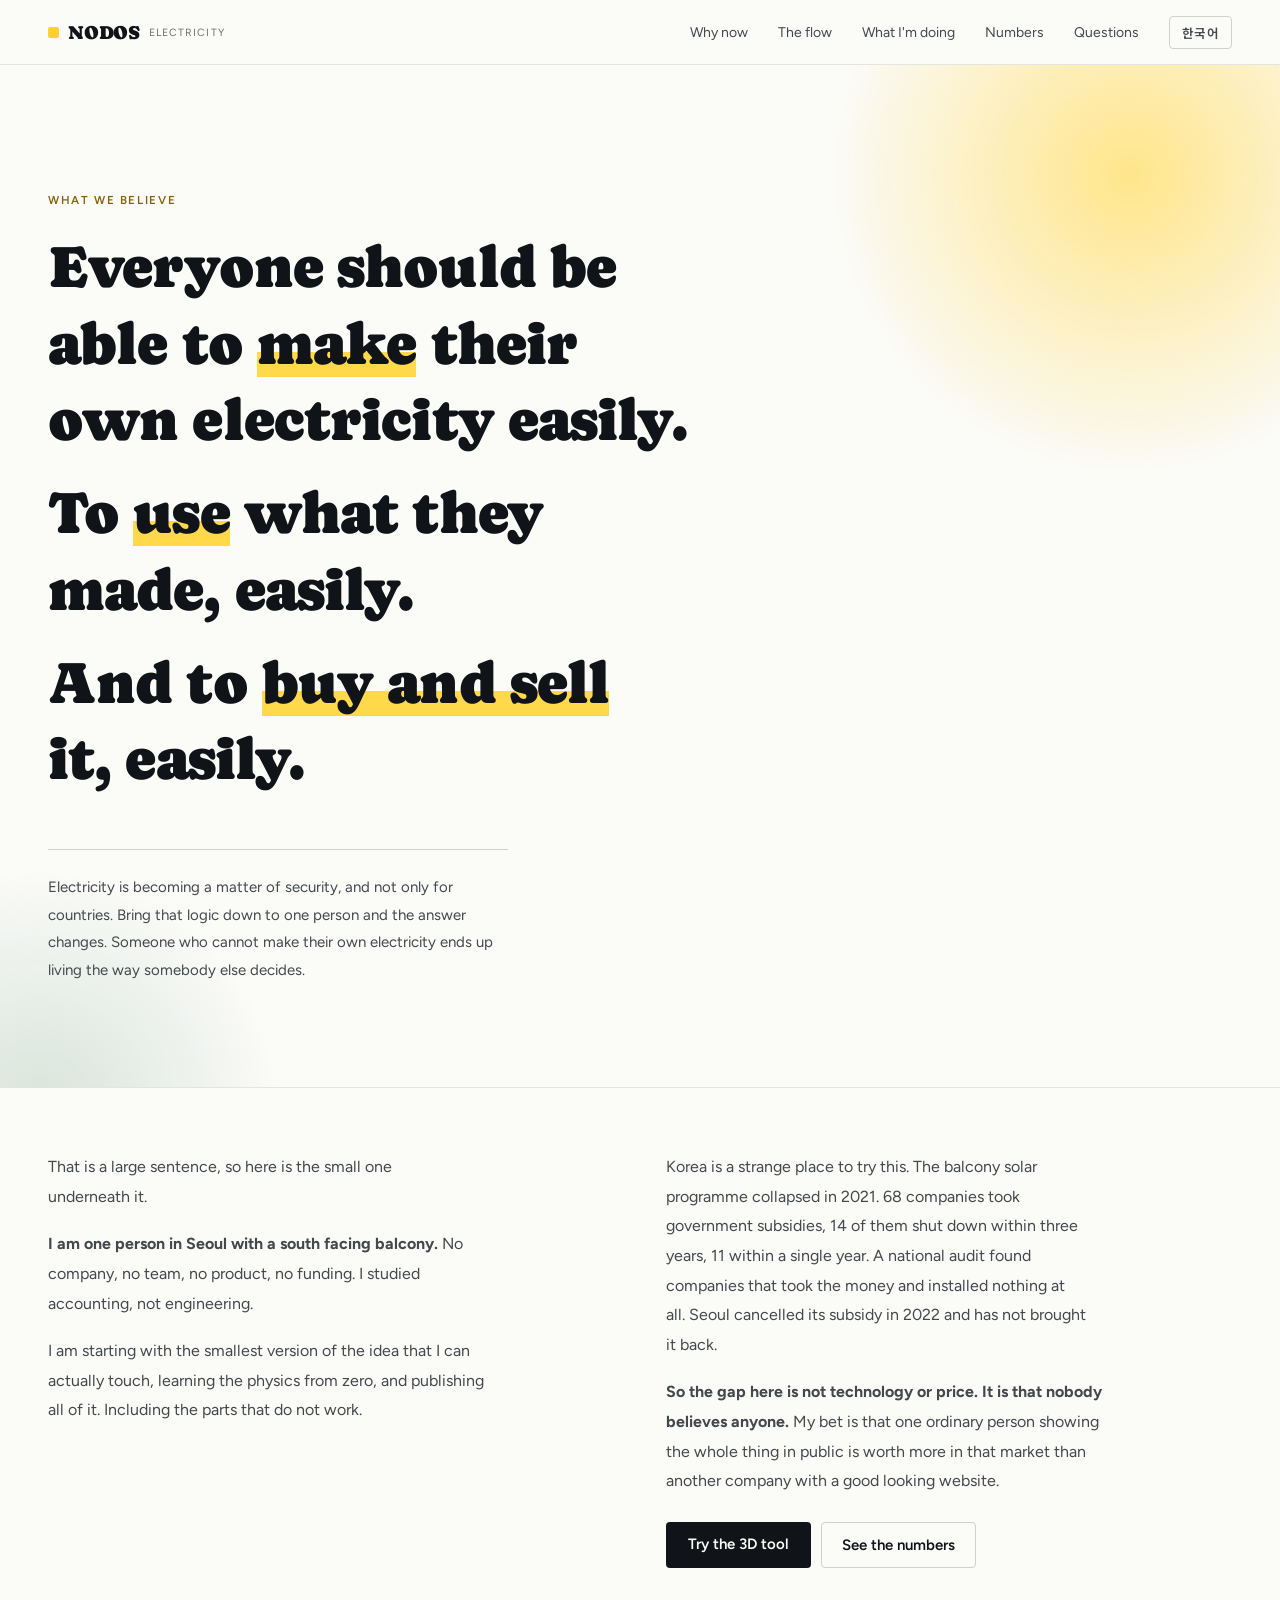
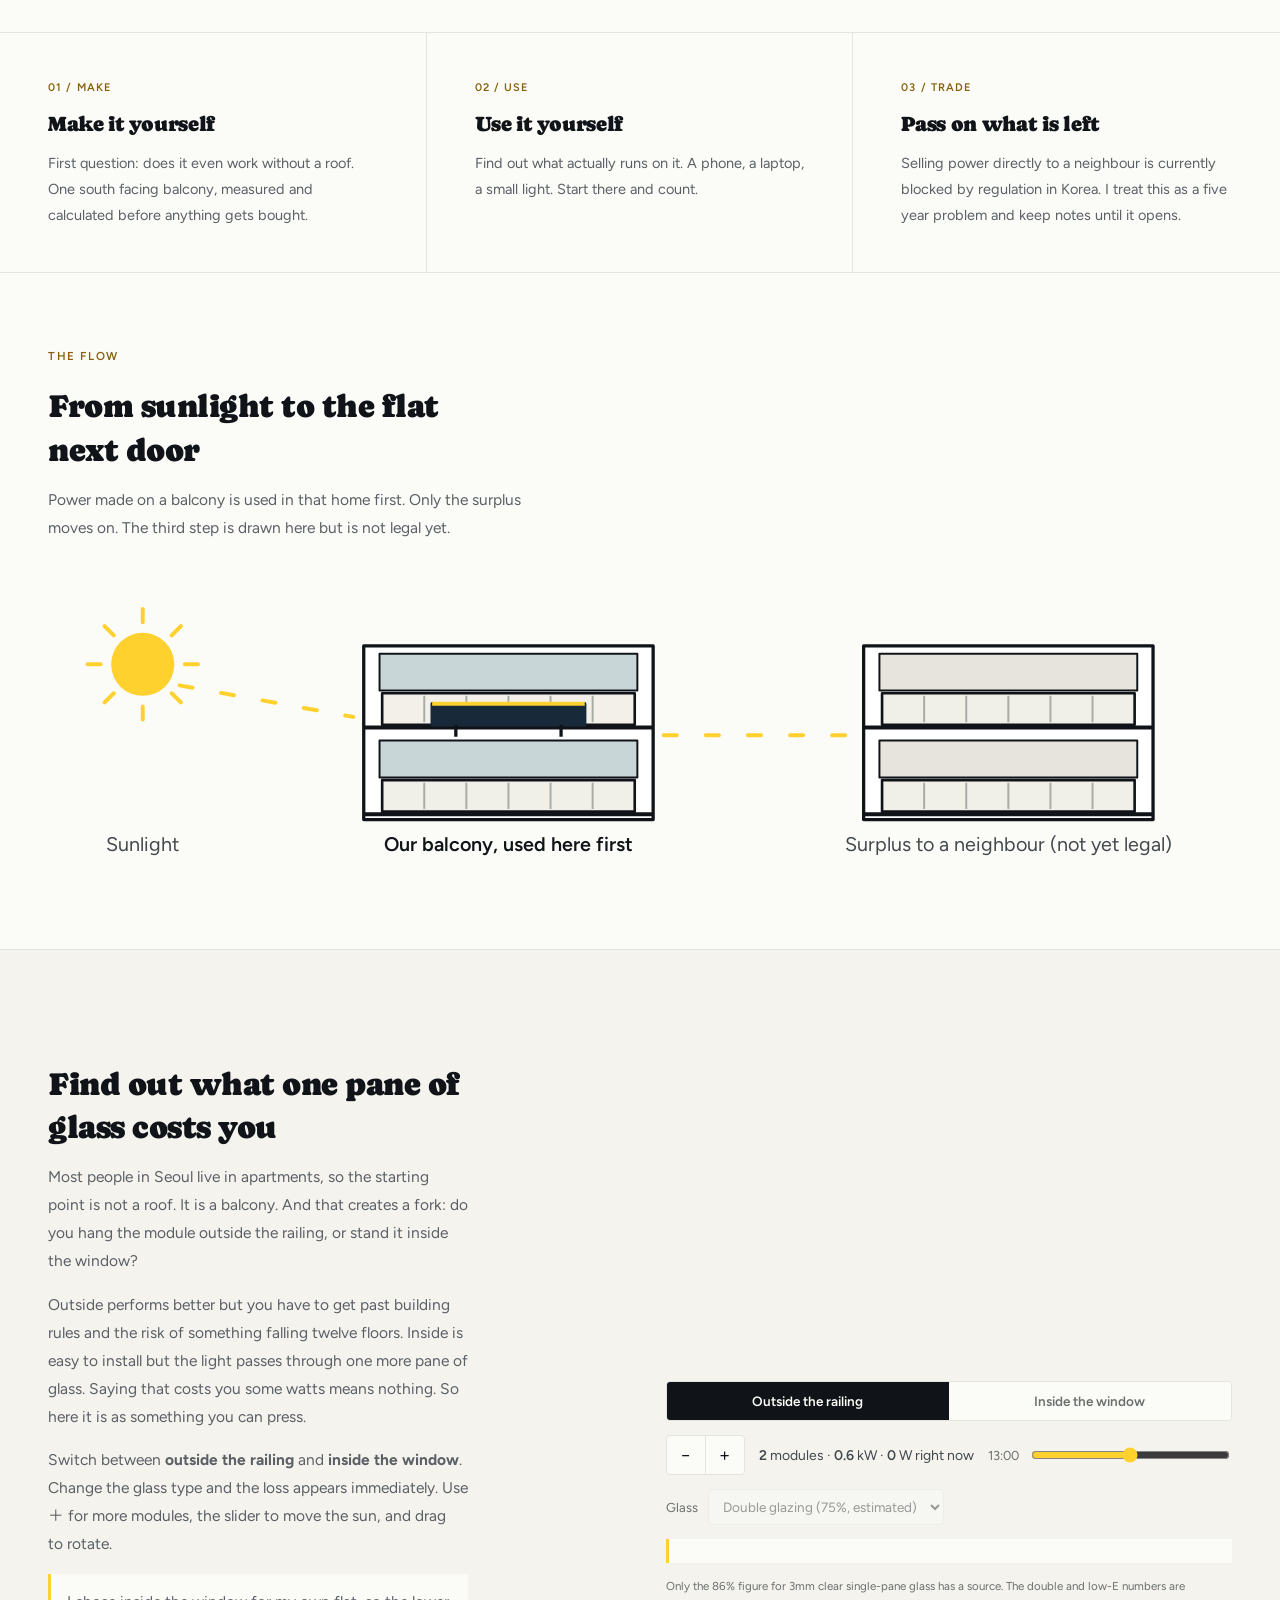
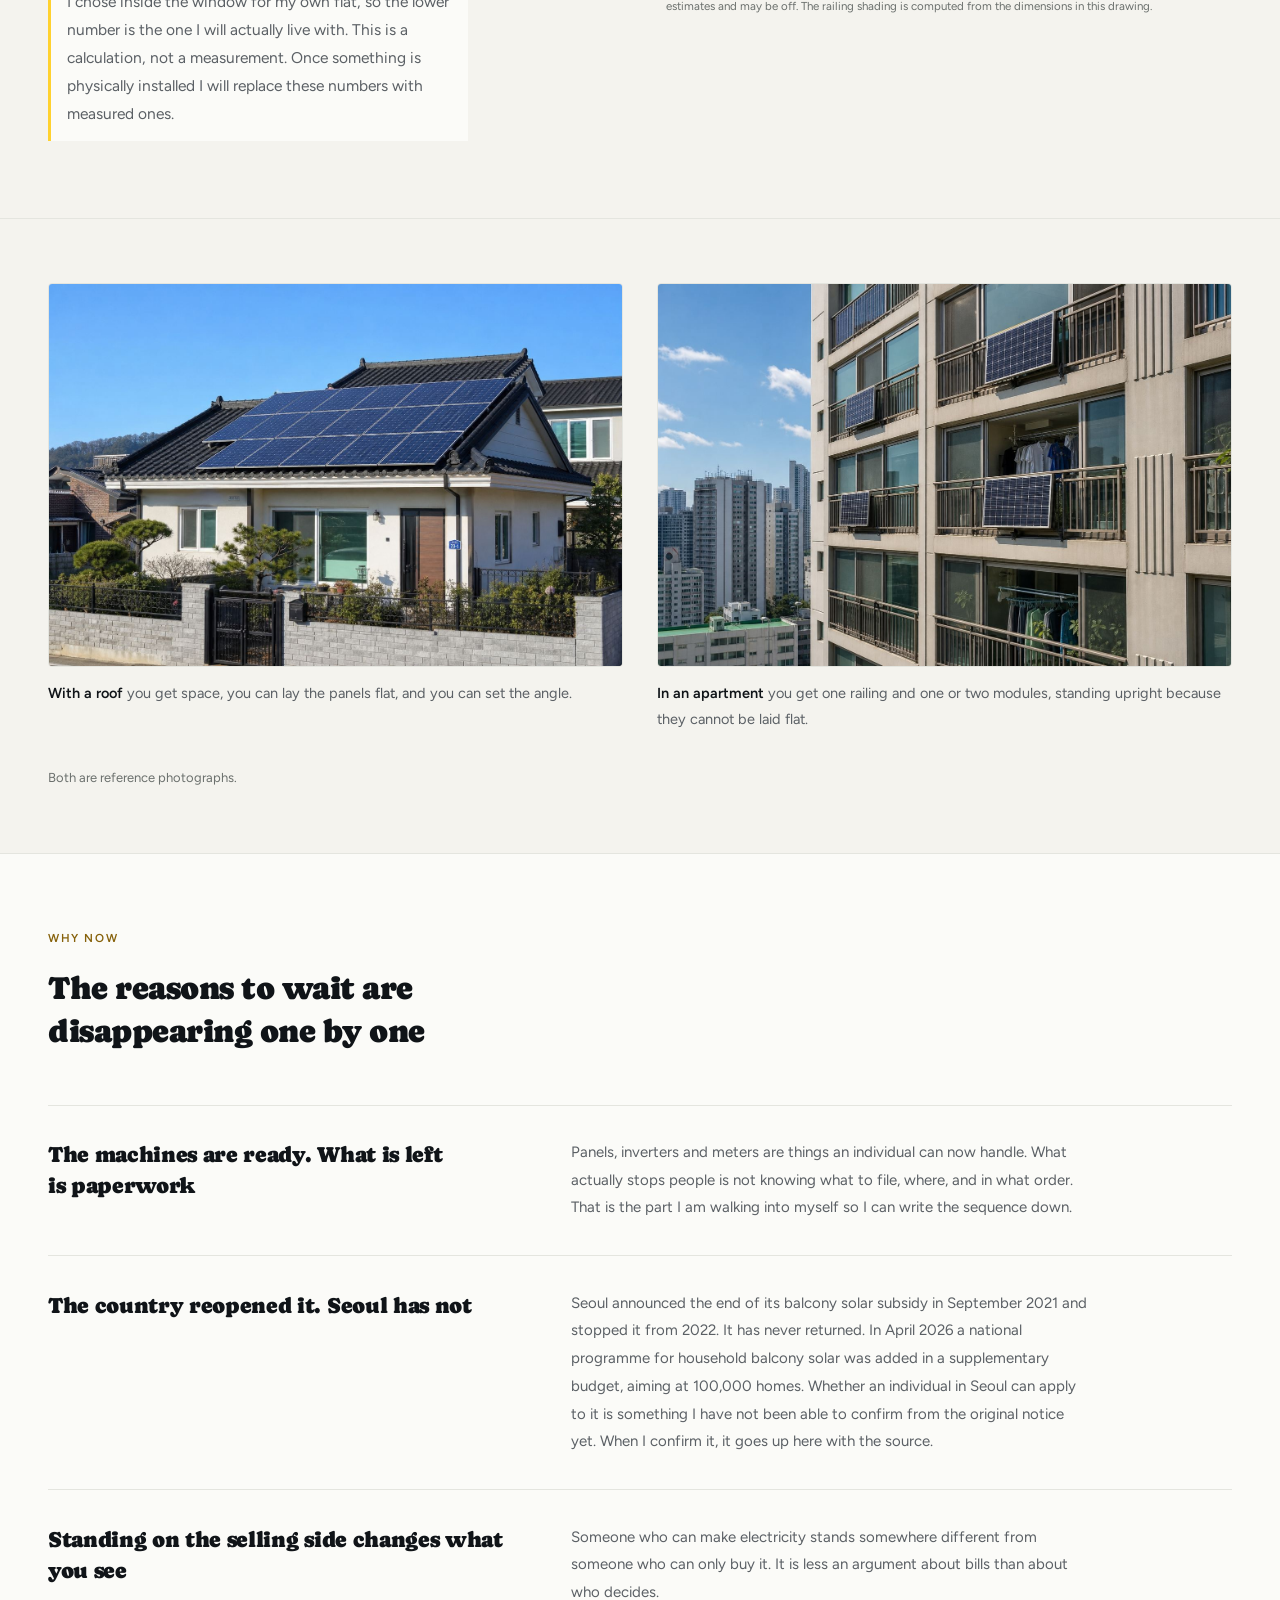
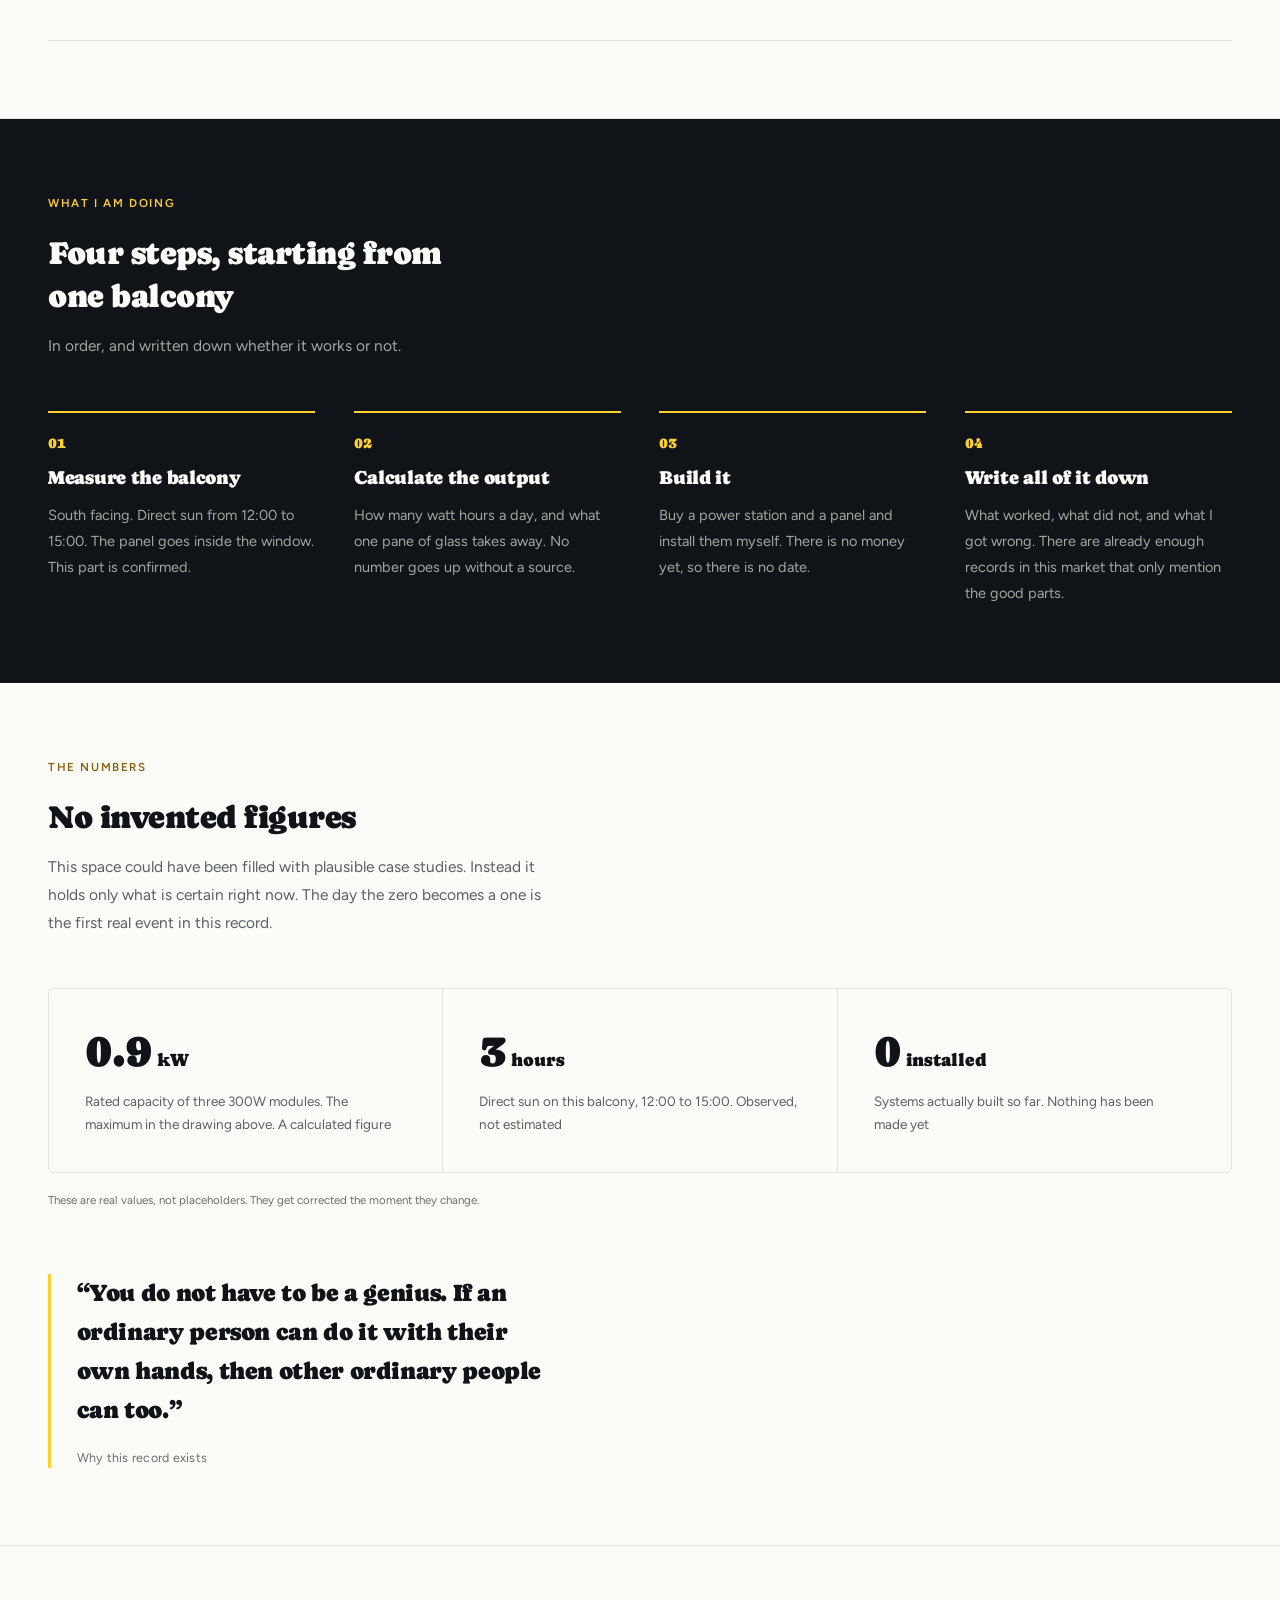
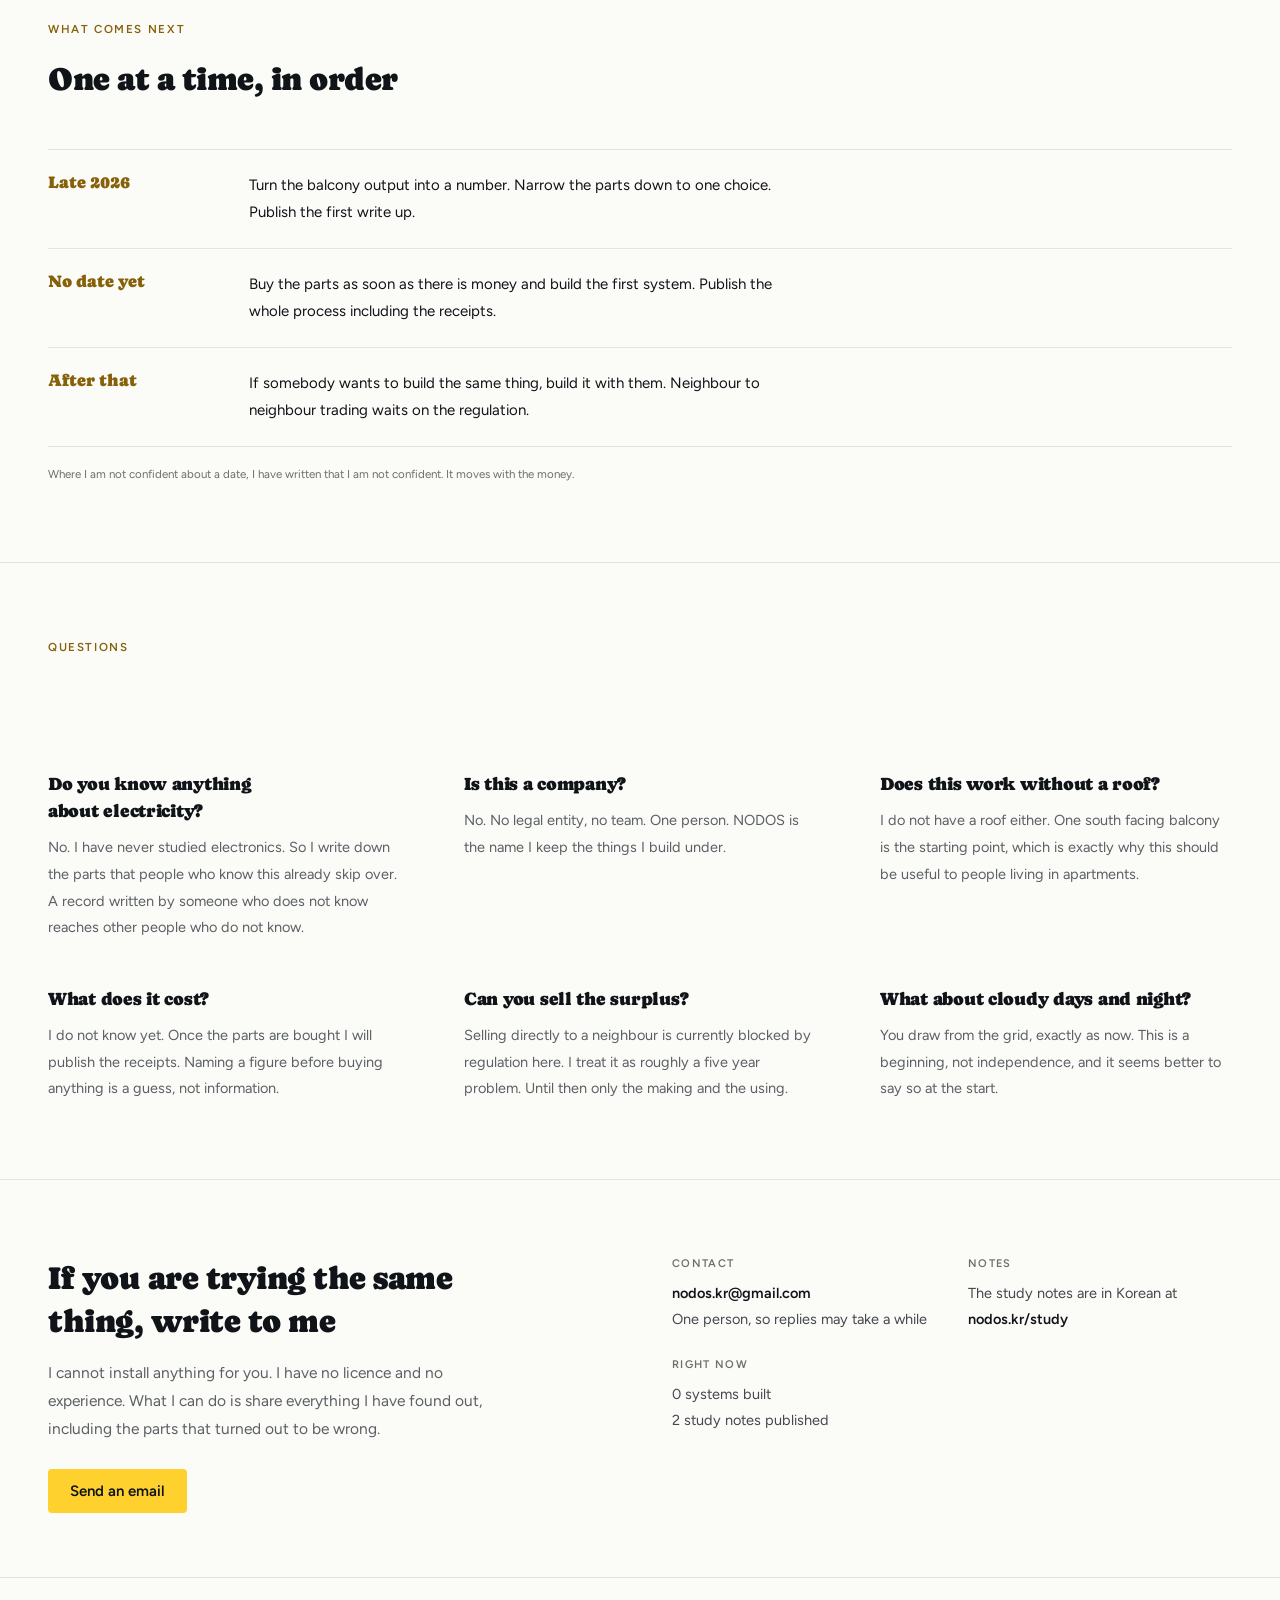
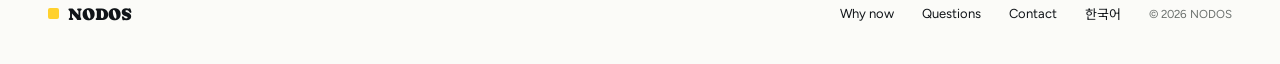
==== en/index.html @ 78cb6aaa "nodos.kr 사이트 공개 개인 전기 자립 기록. 빌드 없는 정적 사이트. 2026-08-26 방향 전환 반영: 베란다 고정형에서 휴대용으로. 그 전 방향으로 만든 것들은 지우지" ====
<!DOCTYPE html>
<html lang="en">
<head>
<meta charset="utf-8">
<meta name="viewport" content="width=device-width, initial-scale=1">
<title>NODOS</title>
<meta name="description" content="Everyone should be able to make their own electricity easily, use it easily, and trade it easily. One ordinary person in Seoul, starting from a single balcony, publishing everything including what does not work.">
<link rel="preconnect" href="https://fonts.googleapis.com">
<link rel="preconnect" href="https://fonts.gstatic.com" crossorigin>
<link rel="stylesheet" href="https://fonts.googleapis.com/css2?family=Caprasimo&family=Figtree:wght@400;600;700&family=Jua&family=Noto+Sans+KR:wght@400;500;700&display=swap">
<script src="../balcony-viewer.js"></script>
<style>
  :root{
    --bg:#fbfbf8; --ink:#101418; --ink-2:#43484d; --ink-3:#5b6065; --ink-4:#6b706d;
    --line:#e4e5df; --line-2:#cfd1cb; --gold:#86610a;
    --yellow:#ffd12e; --yellow-soft:#ffd94a;
    --dark:#101418; --on-dark:#fbfbf8; --on-dark-2:#a2a6a1; --tint:#f4f3ee;
    --display:'Caprasimo','Jua',system-ui,sans-serif;
    --sans:'Figtree','Noto Sans KR',system-ui,-apple-system,sans-serif;
    --pad:clamp(20px,4vw,48px); --w:1280px;
  }
  *{box-sizing:border-box}
  html{scroll-behavior:smooth;-webkit-text-size-adjust:100%}
  body{margin:0;background:var(--bg);color:var(--ink);font-family:var(--sans);text-wrap:pretty;-webkit-font-smoothing:antialiased;overflow-x:clip}
  h1,h2,h3,h4{font-family:var(--display);font-weight:400;letter-spacing:-.015em;margin:0}
  p{margin:0}
  a{color:var(--ink);text-decoration:none}
  a:hover{color:var(--gold)}
  :focus-visible{outline:2px solid var(--ink);outline-offset:3px}
  ::selection{background:var(--yellow-soft)}

  @keyframes flowdash{to{stroke-dashoffset:-32}}
  @keyframes sunpulse{0%,100%{opacity:.45;transform:scale(1)}50%{opacity:.8;transform:scale(1.06)}}
  @media (prefers-reduced-motion:reduce){*{animation:none !important;transition:none !important}}

  .inner{max-width:var(--w);margin:0 auto;padding:0 var(--pad)}
  .band{padding:clamp(52px,6vw,92px) 0}
  .band-sm{padding:clamp(48px,6vw,84px) 0}
  .rule{border-bottom:1px solid var(--line)}
  .tint{background:var(--tint)}
  .eyebrow{display:block;font-size:11.5px;font-weight:600;letter-spacing:.14em;text-transform:uppercase;color:var(--gold);margin-bottom:22px}
  .h2{font-size:clamp(24px,2.5vw,36px);line-height:1.35}
  .lede{font-size:15.5px;line-height:1.8;color:var(--ink-3)}
  .hl{background:linear-gradient(to bottom,transparent 62%,var(--yellow-soft) 62%)}
  .note{margin-top:18px;font-size:11.5px;line-height:1.7;color:var(--ink-4)}

  nav{position:sticky;top:0;z-index:20;background:rgba(251,251,248,.92);backdrop-filter:blur(10px);border-bottom:1px solid var(--line)}
  nav .inner{min-height:64px;padding-block:10px;display:flex;align-items:center;flex-wrap:wrap;row-gap:8px;column-gap:clamp(14px,2.4vw,30px)}
  .logo{display:flex;align-items:center;gap:9px;margin-right:auto;font-family:var(--display);font-size:19px;letter-spacing:-.01em;white-space:nowrap}
  .dot{width:11px;height:11px;background:var(--yellow);border-radius:2px}
  .latin{font-family:var(--sans);font-size:10.5px;letter-spacing:.1em;color:var(--ink-4)}
  nav a{font-size:14px;color:var(--ink-2);white-space:nowrap}
  .lang{font-weight:600;padding:6px 12px;border:1px solid var(--line-2);border-radius:4px;font-size:12.5px;letter-spacing:.04em}
  .lang:hover{border-color:var(--ink)}

  /* 비전 첫 화면. 이 페이지에서는 비전이 화면 전체를 차지한다 */
  .creed{position:relative;overflow:hidden;border-bottom:1px solid var(--line)}
  .glow{position:absolute;pointer-events:none}
  .glow-sun{right:-160px;top:-200px;width:620px;height:620px}
  .glow-sun>div{width:100%;height:100%;border-radius:50%;background:radial-gradient(circle at 50% 50%,#ffe58a 0%,rgba(255,229,138,0) 68%);animation:sunpulse 9s ease-in-out infinite}
  .glow-green{left:-200px;bottom:-260px;width:480px;height:480px;border-radius:50%;background:radial-gradient(circle at 50% 50%,rgba(180,205,190,.5) 0%,rgba(180,205,190,0) 70%)}
  .creed .inner{position:relative;padding-top:clamp(64px,10vw,140px);padding-bottom:clamp(56px,8vw,116px)}
  .creed h1{font-size:clamp(30px,4.6vw,62px);line-height:1.3;max-width:19ch}
  .creed h1 span.l{display:block;margin-bottom:.28em}
  .creed h1 span.l:last-child{margin-bottom:0}
  .creed .sig{margin-top:clamp(32px,4vw,52px);padding-top:24px;border-top:1px solid var(--line-2);font-size:15px;line-height:1.85;color:var(--ink-2);max-width:46ch}

  /* 지금 서 있는 자리 */
  .stand .inner{padding-top:clamp(44px,5vw,72px);padding-bottom:clamp(44px,5vw,72px);display:grid;grid-template-columns:repeat(auto-fit,minmax(300px,1fr));gap:clamp(28px,4vw,64px);align-items:start}
  .stand p{font-size:16px;line-height:1.85;color:var(--ink-2);margin-bottom:18px;max-width:44ch}
  .stand p:last-child{margin-bottom:0}
  .btns{display:flex;gap:10px;flex-wrap:wrap;margin-top:26px}
  .btn{font-size:15px;font-weight:600;padding:13px 22px;border-radius:4px;white-space:nowrap;transition:transform .25s,box-shadow .25s,border-color .25s,background .25s}
  .btn-dark{background:var(--ink);color:var(--bg)}
  .btn-dark:hover{color:var(--bg);transform:translateY(-2px);box-shadow:0 8px 20px rgba(16,20,24,.22)}
  .btn-line{padding:13px 20px;border:1px solid var(--line-2)}
  .btn-line:hover{transform:translateY(-2px);border-color:var(--ink);background:var(--yellow-soft);color:var(--ink)}
  .btn-yellow{background:var(--yellow);color:var(--ink)}
  .btn-yellow:hover{color:var(--ink);transform:translateY(-2px);box-shadow:0 8px 20px rgba(255,209,46,.45)}

  .three{max-width:var(--w);margin:0 auto;display:grid;grid-template-columns:repeat(auto-fit,minmax(240px,1fr))}
  .three>div{padding:clamp(28px,3.4vw,44px) var(--pad);border-right:1px solid var(--line);transition:background .3s}
  .three>div:last-child{border-right:0}
  .three .num{font-size:11px;font-weight:600;letter-spacing:.1em;color:var(--gold)}
  .three h3{font-size:21px;line-height:1.45;margin:14px 0 10px}
  .three p{font-size:14.5px;line-height:1.8;color:var(--ink-3)}

  .flow-scroll{overflow-x:auto;padding-bottom:6px}
  .flow-scroll svg{display:block;width:100%;min-width:620px;height:auto}
  .flow-dash{animation:flowdash 1.6s linear infinite}

  .try{display:grid;grid-template-columns:repeat(auto-fit,minmax(300px,1fr));gap:clamp(28px,4vw,56px);align-items:start}
  .try p{margin-bottom:16px;font-size:15.5px;line-height:1.8;max-width:42ch;color:var(--ink-3)}
  .try p:last-child{margin-bottom:0}
  .viewer-wrap{min-height:440px}
  .caveat{margin-top:16px;padding:14px 16px;border-left:3px solid var(--yellow);background:#fbfbf8;font-size:13.5px;line-height:1.75;color:var(--ink-2)}

  .photo{margin:0;border-bottom:1px solid var(--line);background:var(--tint);padding:clamp(40px,5vw,68px) 0}
  .photo-pair{max-width:var(--w);margin:0 auto;padding:0 var(--pad);display:grid;grid-template-columns:repeat(auto-fit,minmax(300px,1fr));gap:clamp(20px,3vw,34px)}
  .shot img{display:block;width:100%;height:auto;border-radius:4px;border:1px solid var(--line)}
  .shot .cap{margin-top:14px;font-size:14.5px;line-height:1.75;color:var(--ink-3)}
  .shot .cap b{color:var(--ink);font-weight:600}
  .photo figcaption{max-width:var(--w);margin:clamp(24px,3vw,34px) auto 0;padding:0 var(--pad);font-size:13px;line-height:1.8;color:var(--ink-4)}

  .row{display:grid;grid-template-columns:minmax(0,5fr) minmax(0,7fr);gap:12px clamp(24px,4vw,64px);padding:clamp(22px,2.6vw,34px) 0;border-top:1px solid var(--line)}
  .row:last-child{border-bottom:1px solid var(--line)}
  .row h3{font-size:clamp(19px,1.7vw,24px);line-height:1.45}
  .row p{font-size:15px;line-height:1.85;color:var(--ink-3);max-width:52ch}

  .dark{background:var(--dark);color:#f4f4f0}
  .dark .eyebrow{color:var(--yellow)}
  .dark h2{color:var(--on-dark)}
  .dark .lede{color:var(--on-dark-2)}
  .steps{display:grid;grid-template-columns:repeat(auto-fit,minmax(215px,1fr));gap:clamp(28px,3vw,40px)}
  .steps>div{border-top:2px solid var(--yellow);padding-top:20px;transition:transform .3s}
  .steps .num{font-family:var(--display);font-size:15px;color:var(--yellow)}
  .steps h4{font-size:19px;line-height:1.45;margin:12px 0 10px;color:var(--on-dark)}
  .steps p{font-size:14.5px;line-height:1.8;color:var(--on-dark-2)}

  .stats{display:grid;grid-template-columns:repeat(auto-fit,minmax(190px,1fr));gap:1px;background:var(--line);border:1px solid var(--line);border-radius:6px;overflow:hidden}
  .stats>div{background:var(--bg);padding:clamp(24px,3vw,36px);transition:background .3s}
  .stats p{font-size:13.5px;line-height:1.7;color:var(--ink-3)}
  .stats p.stat{font-family:var(--display);font-size:clamp(34px,3.6vw,46px);line-height:1.15;margin-bottom:12px;letter-spacing:-.02em;color:var(--ink)}
  .stats p.stat .unit{font-size:.4em;letter-spacing:0}
  blockquote{margin:clamp(40px,5vw,64px) 0 0;padding-left:clamp(18px,2vw,26px);border-left:3px solid var(--yellow);font-family:var(--display);font-size:clamp(19px,1.9vw,26px);line-height:1.6;letter-spacing:-.015em;max-width:36ch}
  blockquote .who{display:block;margin-top:18px;font-family:var(--sans);font-size:12.5px;letter-spacing:.02em;color:var(--ink-4)}

  .stage-row{display:grid;grid-template-columns:150px minmax(0,1fr);gap:8px clamp(24px,4vw,56px);padding:22px 0;border-top:1px solid var(--line)}
  .stage-row:last-of-type{border-bottom:1px solid var(--line)}
  .stage-row .when{font-family:var(--display);font-size:17px;white-space:nowrap;color:var(--gold)}
  .stage-row p{font-size:15px;line-height:1.8;max-width:56ch}

  .qa{display:grid;grid-template-columns:repeat(auto-fit,minmax(300px,1fr));gap:clamp(28px,3.4vw,44px) clamp(32px,5vw,72px)}
  .qa h4{font-size:18px;line-height:1.5;margin-bottom:10px}
  .qa p{font-size:14.5px;line-height:1.85;color:var(--ink-3)}

  .contact .inner{padding-top:clamp(52px,6vw,92px);padding-bottom:clamp(44px,5vw,72px);display:grid;grid-template-columns:repeat(auto-fit,minmax(280px,1fr));gap:clamp(32px,5vw,72px)}
  .contact h2{margin-bottom:16px;max-width:22ch}
  .contact .lede{max-width:44ch}
  .meta{display:grid;grid-template-columns:repeat(auto-fit,minmax(180px,1fr));gap:26px 32px;align-content:start}
  .meta .k{display:block;font-size:11px;font-weight:600;letter-spacing:.12em;text-transform:uppercase;color:var(--ink-4);margin-bottom:10px}
  .meta p{font-size:14.5px;line-height:1.8;color:var(--ink-2)}

  footer{border-top:1px solid var(--line)}
  footer .inner{padding-top:26px;padding-bottom:40px;display:flex;flex-wrap:wrap;gap:14px 28px;align-items:center;font-size:13px;color:var(--ink-4)}
  footer .logo{font-size:17px;color:var(--ink)}
  footer .stamp{font-size:11.5px}

  @media (max-width:720px){.row{grid-template-columns:1fr}.stage-row{grid-template-columns:1fr}}
</style>
</head>
<body>

<nav>
  <div class="inner">
    <span class="logo"><span class="dot"></span>NODOS<span class="latin">ELECTRICITY</span></span>
    <a href="#why">Why now</a>
    <a href="#flow">The flow</a>
    <a href="#doing">What I'm doing</a>
    <a href="#numbers">Numbers</a>
    <a href="#faq">Questions</a>
    <a href="../index.html" class="lang">한국어</a>
  </div>
</nav>

<!-- 비전. 이 페이지에서는 첫 화면을 통째로 쓴다 -->
<section class="creed">
  <div class="glow glow-sun" data-parallax="0.14"><div></div></div>
  <div class="glow glow-green" data-parallax="-0.07"></div>
  <div class="inner">
    <span class="eyebrow" data-hero="0">What we believe</span>
    <h1>
      <span class="l" data-hero="1">Everyone should be able to <span class="hl">make</span> their own electricity easily.</span>
      <span class="l" data-hero="2">To <span class="hl">use</span> what they made, easily.</span>
      <span class="l" data-hero="3">And to <span class="hl">buy and sell</span> it, easily.</span>
    </h1>
    <p class="sig" data-hero="4">Electricity is becoming a matter of security, and not only for countries. Bring that logic down to one person and the answer changes. Someone who cannot make their own electricity ends up living the way somebody else decides.</p>
  </div>
</section>

<!-- 지금 서 있는 자리 -->
<section class="stand rule">
  <div class="inner">
    <div>
      <p>That is a large sentence, so here is the small one underneath it.</p>
      <p><strong>I am one person in Seoul with a south facing balcony.</strong> No company, no team, no product, no funding. I studied accounting, not engineering.</p>
      <p>I am starting with the smallest version of the idea that I can actually touch, learning the physics from zero, and publishing all of it. Including the parts that do not work.</p>
    </div>
    <div>
      <p>Korea is a strange place to try this. The balcony solar programme collapsed in 2021. 68 companies took government subsidies, 14 of them shut down within three years, 11 within a single year. A national audit found companies that took the money and installed nothing at all. Seoul cancelled its subsidy in 2022 and has not brought it back.</p>
      <p><strong>So the gap here is not technology or price. It is that nobody believes anyone.</strong> My bet is that one ordinary person showing the whole thing in public is worth more in that market than another company with a good looking website.</p>
      <div class="btns">
        <a href="#try" class="btn btn-dark">Try the 3D tool</a>
        <a href="#numbers" class="btn btn-line">See the numbers</a>
      </div>
    </div>
  </div>
</section>

<!-- 세 자리 -->
<div class="rule">
  <div class="three" data-reveal-group>
    <div data-tilt>
      <span class="num">01 / MAKE</span>
      <h3>Make it yourself</h3>
      <p>First question: does it even work without a roof. One south facing balcony, measured and calculated before anything gets bought.</p>
    </div>
    <div data-tilt>
      <span class="num">02 / USE</span>
      <h3>Use it yourself</h3>
      <p>Find out what actually runs on it. A phone, a laptop, a small light. Start there and count.</p>
    </div>
    <div data-tilt>
      <span class="num">03 / TRADE</span>
      <h3>Pass on what is left</h3>
      <p>Selling power directly to a neighbour is currently blocked by regulation in Korea. I treat this as a five year problem and keep notes until it opens.</p>
    </div>
  </div>
</div>

<section id="flow" class="band-sm rule">
  <div class="inner">
    <span class="eyebrow" data-reveal>The flow</span>
    <h2 class="h2" data-reveal style="margin-bottom:14px;max-width:26ch">From sunlight to the flat next door</h2>
    <p class="lede" data-reveal style="margin-bottom:clamp(30px,3.6vw,48px);max-width:48ch">Power made on a balcony is used in that home first. Only the surplus moves on. The third step is drawn here but is not legal yet.</p>
    <div class="flow-scroll" data-reveal>
      <svg viewBox="0 0 900 212" role="img" aria-label="Sunlight reaches a solar module on an apartment balcony, the household uses it first, and any surplus flows to a neighbouring flat">
        <g class="flow-dash" stroke="#ffd12e" stroke-width="3" fill="none" stroke-linecap="round" stroke-dasharray="10 22">
          <path d="M100 74L232 98" /><path d="M468 112h146" />
        </g>
        <circle cx="72" cy="58" r="24" fill="#ffd12e" />
        <g stroke="#ffd12e" stroke-width="3" stroke-linecap="round" fill="none">
          <path d="M72 16v10M72 90v10M30 58h10M104 58h10M43 29l7 7M94 80l7 7M101 29l-7 7M50 80l-7 7" />
        </g>
        <g stroke="#101418" stroke-width="2.5" stroke-linejoin="round">
          <rect x="240" y="44" width="220" height="132" fill="#ffffff" />
          <rect x="252" y="50" width="196" height="28" fill="#c9d6d8" stroke-width="1.5" />
          <rect x="252" y="116" width="196" height="28" fill="#c9d6d8" stroke-width="1.5" />
          <rect x="254" y="80" width="192" height="24" fill="#f2f0e9" stroke-width="2" />
          <rect x="254" y="146" width="192" height="24" fill="#f0efe8" stroke-width="2" />
          <g stroke="#a9aca6" stroke-width="1.5">
            <path d="M286 82v20M318 82v20M350 82v20M382 82v20M414 82v20" />
            <path d="M286 148v20M318 148v20M350 148v20M382 148v20M414 148v20" />
          </g>
          <path d="M240 106h220M240 172h220" stroke-width="3" />
          <rect x="292" y="88" width="116" height="16" fill="#18293a" stroke="#18293a" />
          <path d="M292 88h116" stroke="#ffd12e" stroke-width="3" />
          <path d="M310 104v9M390 104v9" stroke-width="2.5" />
        </g>
        <g stroke="#101418" stroke-width="2.5" stroke-linejoin="round">
          <rect x="620" y="44" width="220" height="132" fill="#ffffff" />
          <rect x="632" y="50" width="196" height="28" fill="#e6e4dc" stroke-width="1.5" />
          <rect x="632" y="116" width="196" height="28" fill="#e6e4dc" stroke-width="1.5" />
          <rect x="634" y="80" width="192" height="24" fill="#f0efe8" stroke-width="2" />
          <rect x="634" y="146" width="192" height="24" fill="#f0efe8" stroke-width="2" />
          <g stroke="#a9aca6" stroke-width="1.5">
            <path d="M666 82v20M698 82v20M730 82v20M762 82v20M794 82v20" />
            <path d="M666 148v20M698 148v20M730 148v20M762 148v20M794 148v20" />
          </g>
          <path d="M620 106h220M620 172h220" stroke-width="3" />
        </g>
        <g font-family="Figtree, sans-serif" font-size="15" fill="#43484d">
          <text x="72" y="200" text-anchor="middle">Sunlight</text>
          <text x="350" y="200" text-anchor="middle" fill="#101418" font-weight="600">Our balcony, used here first</text>
          <text x="730" y="200" text-anchor="middle">Surplus to a neighbour (not yet legal)</text>
        </g>
      </svg>
    </div>
  </div>
</section>

<section id="try" class="band-sm rule tint">
  <div class="inner">
    <div class="try">
      <div>
        <span class="eyebrow" data-reveal>Try it</span>
        <h2 class="h2" data-reveal style="margin-bottom:14px;max-width:22ch">Find out what one pane of glass costs you</h2>
        <p data-reveal>Most people in Seoul live in apartments, so the starting point is not a roof. It is a balcony. And that creates a fork: do you hang the module outside the railing, or stand it inside the window?</p>
        <p data-reveal>Outside performs better but you have to get past building rules and the risk of something falling twelve floors. Inside is easy to install but the light passes through one more pane of glass. Saying that costs you some watts means nothing. So here it is as something you can press.</p>
        <p data-reveal>Switch between <b>outside the railing</b> and <b>inside the window</b>. Change the glass type and the loss appears immediately. Use ＋ for more modules, the slider to move the sun, and drag to rotate.</p>
        <p class="caveat" data-reveal>I chose inside the window for my own flat, so the lower number is the one I will actually live with. This is a calculation, not a measurement. Once something is physically installed I will replace these numbers with measured ones.</p>
      </div>
      <div class="viewer-wrap" data-reveal>
        <balcony-viewer lang="en" style="width:100%"></balcony-viewer>
      </div>
    </div>
  </div>
</section>

<figure class="photo">
  <div class="photo-pair">
    <div class="shot">
      <img src="../img/roof.jpg" alt="A detached house with solar modules covering the whole roof" loading="lazy" width="1400" height="933">
      <p class="cap"><b>With a roof</b> you get space, you can lay the panels flat, and you can set the angle.</p>
    </div>
    <div class="shot">
      <img src="../img/balcony.jpg" alt="Solar modules hung on the outside of several apartment balcony railings" loading="lazy" width="1400" height="933">
      <p class="cap"><b>In an apartment</b> you get one railing and one or two modules, standing upright because they cannot be laid flat.</p>
    </div>
  </div>
  <figcaption>Both are reference photographs.</figcaption>
</figure>

<section id="why" class="band rule">
  <div class="inner">
    <span class="eyebrow" data-reveal>Why now</span>
    <h2 class="h2" data-reveal style="margin-bottom:clamp(36px,4vw,56px);max-width:26ch">The reasons to wait are disappearing one by one</h2>

    <div class="row" data-reveal>
      <h3>The machines are ready. What is left is paperwork</h3>
      <p>Panels, inverters and meters are things an individual can now handle. What actually stops people is not knowing what to file, where, and in what order. That is the part I am walking into myself so I can write the sequence down.</p>
    </div>

    <div class="row" data-reveal>
      <h3>The country reopened it. Seoul has not</h3>
      <p>Seoul announced the end of its balcony solar subsidy in September 2021 and stopped it from 2022. It has never returned. In April 2026 a national programme for household balcony solar was added in a supplementary budget, aiming at 100,000 homes. Whether an individual in Seoul can apply to it is something I have not been able to confirm from the original notice yet. When I confirm it, it goes up here with the source.</p>
    </div>

    <div class="row" data-reveal>
      <h3>Standing on the selling side changes what you see</h3>
      <p>Someone who can make electricity stands somewhere different from someone who can only buy it. It is less an argument about bills than about who decides.</p>
    </div>
  </div>
</section>

<section id="doing" class="dark band">
  <div class="inner">
    <span class="eyebrow" data-reveal>What I am doing</span>
    <h2 class="h2" data-reveal style="margin-bottom:14px;max-width:26ch">Four steps, starting from one balcony</h2>
    <p class="lede" data-reveal style="margin-bottom:clamp(36px,4vw,56px);max-width:48ch">In order, and written down whether it works or not.</p>
    <div class="steps" data-reveal-group>
      <div data-tilt>
        <span class="num">01</span>
        <h4>Measure the balcony</h4>
        <p>South facing. Direct sun from 12:00 to 15:00. The panel goes inside the window. This part is confirmed.</p>
      </div>
      <div data-tilt>
        <span class="num">02</span>
        <h4>Calculate the output</h4>
        <p>How many watt hours a day, and what one pane of glass takes away. No number goes up without a source.</p>
      </div>
      <div data-tilt>
        <span class="num">03</span>
        <h4>Build it</h4>
        <p>Buy a power station and a panel and install them myself. There is no money yet, so there is no date.</p>
      </div>
      <div data-tilt>
        <span class="num">04</span>
        <h4>Write all of it down</h4>
        <p>What worked, what did not, and what I got wrong. There are already enough records in this market that only mention the good parts.</p>
      </div>
    </div>
  </div>
</section>

<section id="numbers" class="band rule">
  <div class="inner">
    <span class="eyebrow" data-reveal>The numbers</span>
    <h2 class="h2" data-reveal style="margin-bottom:14px;max-width:24ch">No invented figures</h2>
    <p class="lede" data-reveal style="margin-bottom:clamp(36px,4vw,52px);max-width:50ch">This space could have been filled with plausible case studies. Instead it holds only what is certain right now. The day the zero becomes a one is the first real event in this record.</p>

    <div class="stats" data-reveal-group>
      <div data-tilt>
        <p class="stat"><span data-count="0.9" data-decimals="1">0.9</span><span class="unit"> kW</span></p>
        <p>Rated capacity of three 300W modules. The maximum in the drawing above. A calculated figure</p>
      </div>
      <div data-tilt>
        <p class="stat"><span data-count="3" data-decimals="0">3</span><span class="unit"> hours</span></p>
        <p>Direct sun on this balcony, 12:00 to 15:00. Observed, not estimated</p>
      </div>
      <div data-tilt>
        <p class="stat"><span data-count="0" data-decimals="0">0</span><span class="unit"> installed</span></p>
        <p>Systems actually built so far. Nothing has been made yet</p>
      </div>
    </div>
    <p class="note">These are real values, not placeholders. They get corrected the moment they change.</p>

    <blockquote data-reveal>“You do not have to be a genius. If an ordinary person can do it with their own hands, then other ordinary people can too.”<span class="who">Why this record exists</span></blockquote>
  </div>
</section>

<section id="plan" class="band rule">
  <div class="inner">
    <span class="eyebrow" data-reveal>What comes next</span>
    <h2 class="h2" data-reveal style="margin-bottom:clamp(32px,4vw,48px);max-width:24ch">One at a time, in order</h2>

    <div class="stage-row" data-reveal>
      <span class="when">Late 2026</span>
      <p>Turn the balcony output into a number. Narrow the parts down to one choice. Publish the first write up.</p>
    </div>
    <div class="stage-row" data-reveal>
      <span class="when">No date yet</span>
      <p>Buy the parts as soon as there is money and build the first system. Publish the whole process including the receipts.</p>
    </div>
    <div class="stage-row" data-reveal>
      <span class="when">After that</span>
      <p>If somebody wants to build the same thing, build it with them. Neighbour to neighbour trading waits on the regulation.</p>
    </div>

    <p class="note">Where I am not confident about a date, I have written that I am not confident. It moves with the money.</p>
  </div>
</section>

<section id="faq" class="band rule">
  <div class="inner">
    <span class="eyebrow" data-reveal>Questions</span>
    <h2 class="h2" data-reveal style="margin-bottom:clamp(34px,4vw,52px);max-width:24ch">Answered in advance</h2>
    <div class="qa" data-reveal-group>
      <div>
        <h4>Do you know anything about electricity?</h4>
        <p>No. I have never studied electronics. So I write down the parts that people who know this already skip over. A record written by someone who does not know reaches other people who do not know.</p>
      </div>
      <div>
        <h4>Is this a company?</h4>
        <p>No. No legal entity, no team. One person. NODOS is the name I keep the things I build under.</p>
      </div>
      <div>
        <h4>Does this work without a roof?</h4>
        <p>I do not have a roof either. One south facing balcony is the starting point, which is exactly why this should be useful to people living in apartments.</p>
      </div>
      <div>
        <h4>What does it cost?</h4>
        <p>I do not know yet. Once the parts are bought I will publish the receipts. Naming a figure before buying anything is a guess, not information.</p>
      </div>
      <div>
        <h4>Can you sell the surplus?</h4>
        <p>Selling directly to a neighbour is currently blocked by regulation here. I treat it as roughly a five year problem. Until then only the making and the using.</p>
      </div>
      <div>
        <h4>What about cloudy days and night?</h4>
        <p>You draw from the grid, exactly as now. This is a beginning, not independence, and it seems better to say so at the start.</p>
      </div>
    </div>
  </div>
</section>

<section id="contact" class="contact">
  <div class="inner">
    <div data-reveal>
      <h2 class="h2">If you are trying the same thing, write to me</h2>
      <p class="lede">I cannot install anything for you. I have no licence and no experience. What I can do is share everything I have found out, including the parts that turned out to be wrong.</p>
      <a href="mailto:nodos.kr@gmail.com" class="btn btn-yellow" style="display:inline-block;margin-top:26px">Send an email</a>
    </div>
    <div class="meta" data-reveal>
      <div>
        <span class="k">Contact</span>
        <p><a href="mailto:nodos.kr@gmail.com" style="font-weight:600">nodos.kr@gmail.com</a><br>One person, so replies may take a while</p>
      </div>
      <div>
        <span class="k">Notes</span>
        <p>The study notes are in Korean at<br><a href="../study/index.html" style="font-weight:600">nodos.kr/study</a></p>
      </div>
      <div>
        <span class="k">Right now</span>
        <p>0 systems built<br>2 study notes published</p>
      </div>
    </div>
  </div>
</section>

<footer>
  <div class="inner">
    <span class="logo"><span class="dot"></span>NODOS</span>
    <a href="#why">Why now</a>
    <a href="#faq">Questions</a>
    <a href="#contact">Contact</a>
    <a href="../index.html">한국어</a>
    <span class="stamp">© 2026 NODOS</span>
  </div>
</footer>

<script>
(() => {
  const reduce = matchMedia('(prefers-reduced-motion: reduce)').matches;
  if (reduce) return;
  const EASE = 'opacity .75s cubic-bezier(.2,.65,.2,1), transform .75s cubic-bezier(.2,.65,.2,1)';

  [...document.querySelectorAll('[data-hero]')]
    .sort((a, b) => +a.dataset.hero - +b.dataset.hero)
    .forEach((el, i) => {
      el.style.opacity = '0'; el.style.transform = 'translateY(16px)'; el.style.transition = EASE;
      setTimeout(() => { el.style.opacity = '1'; el.style.transform = 'none'; }, 90 + i * 130);
    });

  const targets = [];
  document.querySelectorAll('[data-reveal]').forEach((el) => targets.push([el, 0]));
  document.querySelectorAll('[data-reveal-group]').forEach((g) => {
    [...g.children].forEach((el, i) => targets.push([el, i * 90]));
  });
  targets.forEach(([el]) => { el.style.opacity = '0'; el.style.transform = 'translateY(18px)'; el.style.transition = EASE; });
  const io = new IntersectionObserver((es) => {
    es.forEach((e) => {
      if (!e.isIntersecting) return;
      setTimeout(() => { e.target.style.opacity = '1'; e.target.style.transform = 'none'; }, +(e.target.dataset.revealDelay || 0));
      io.unobserve(e.target);
    });
  }, { rootMargin: '0px 0px -12% 0px', threshold: 0.12 });
  targets.forEach(([el, d]) => { el.dataset.revealDelay = String(d); io.observe(el); });

  const cio = new IntersectionObserver((es) => {
    es.forEach((e) => {
      if (!e.isIntersecting) return;
      const el = e.target; cio.unobserve(el);
      const to = parseFloat(el.dataset.count), dec = +(el.dataset.decimals || 0), start = performance.now();
      const step = (now) => {
        const p = Math.min(1, (now - start) / 1100);
        el.textContent = (to * (1 - Math.pow(1 - p, 3))).toFixed(dec);
        if (p < 1) requestAnimationFrame(step);
      };
      requestAnimationFrame(step);
    });
  }, { threshold: 0.5 });
  document.querySelectorAll('[data-count]').forEach((el) => cio.observe(el));

  document.querySelectorAll('[data-tilt]').forEach((el) => {
    el.addEventListener('pointerenter', () => { el.style.transformStyle = 'preserve-3d'; el.style.willChange = 'transform'; });
    el.addEventListener('pointermove', (ev) => {
      const r = el.getBoundingClientRect();
      const px = (ev.clientX - r.left) / r.width - 0.5, py = (ev.clientY - r.top) / r.height - 0.5;
      el.style.transform = `perspective(900px) rotateY(${px * 5}deg) rotateX(${-py * 4}deg) translateZ(6px)`;
    });
    el.addEventListener('pointerleave', () => { el.style.transform = 'none'; el.style.willChange = 'auto'; });
  });

  const layers = [...document.querySelectorAll('[data-parallax]')];
  if (layers.length) {
    let raf = 0;
    const onScroll = () => {
      if (raf) return;
      raf = requestAnimationFrame(() => {
        raf = 0; const y = scrollY;
        layers.forEach((el) => { el.style.transform = `translate3d(0, ${(y * parseFloat(el.dataset.parallax)).toFixed(1)}px, 0)`; });
      });
    };
    addEventListener('scroll', onScroll, { passive: true });
    onScroll();
  }
})();
</script>

</body>
</html>
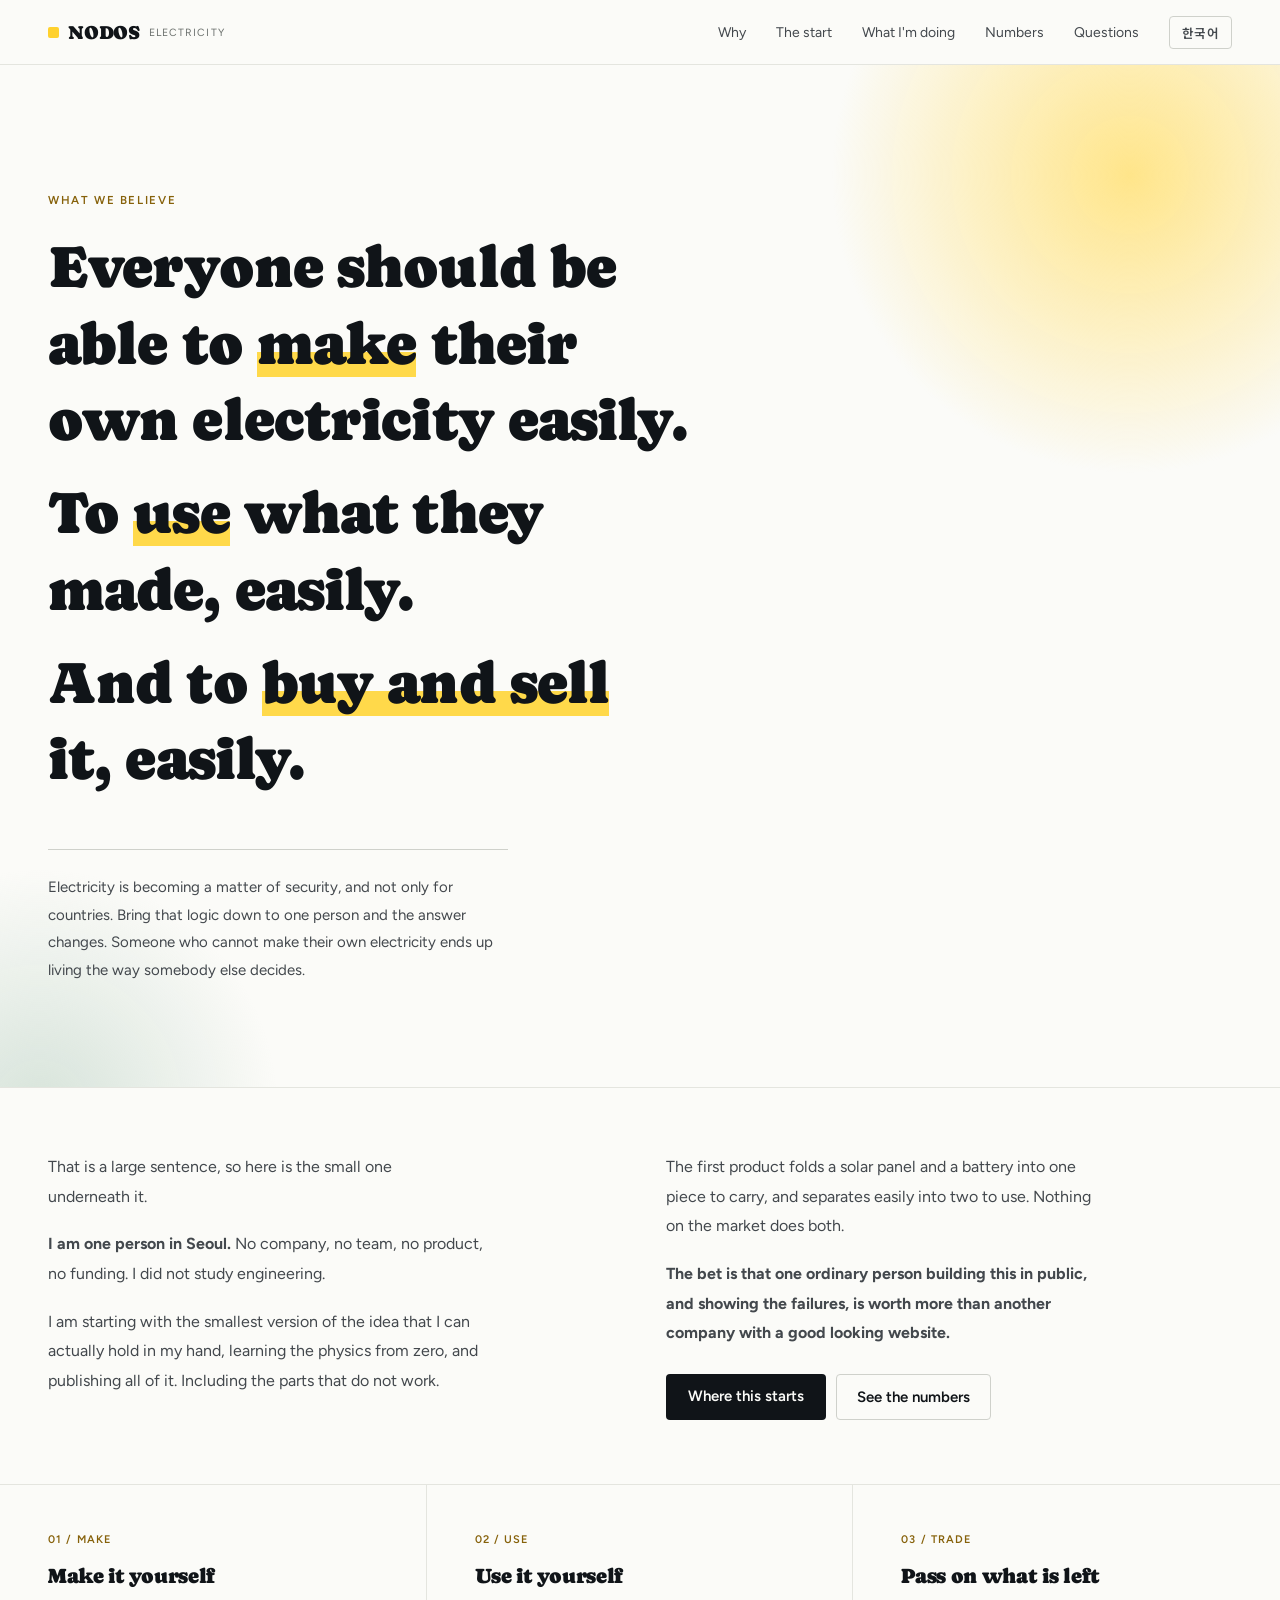
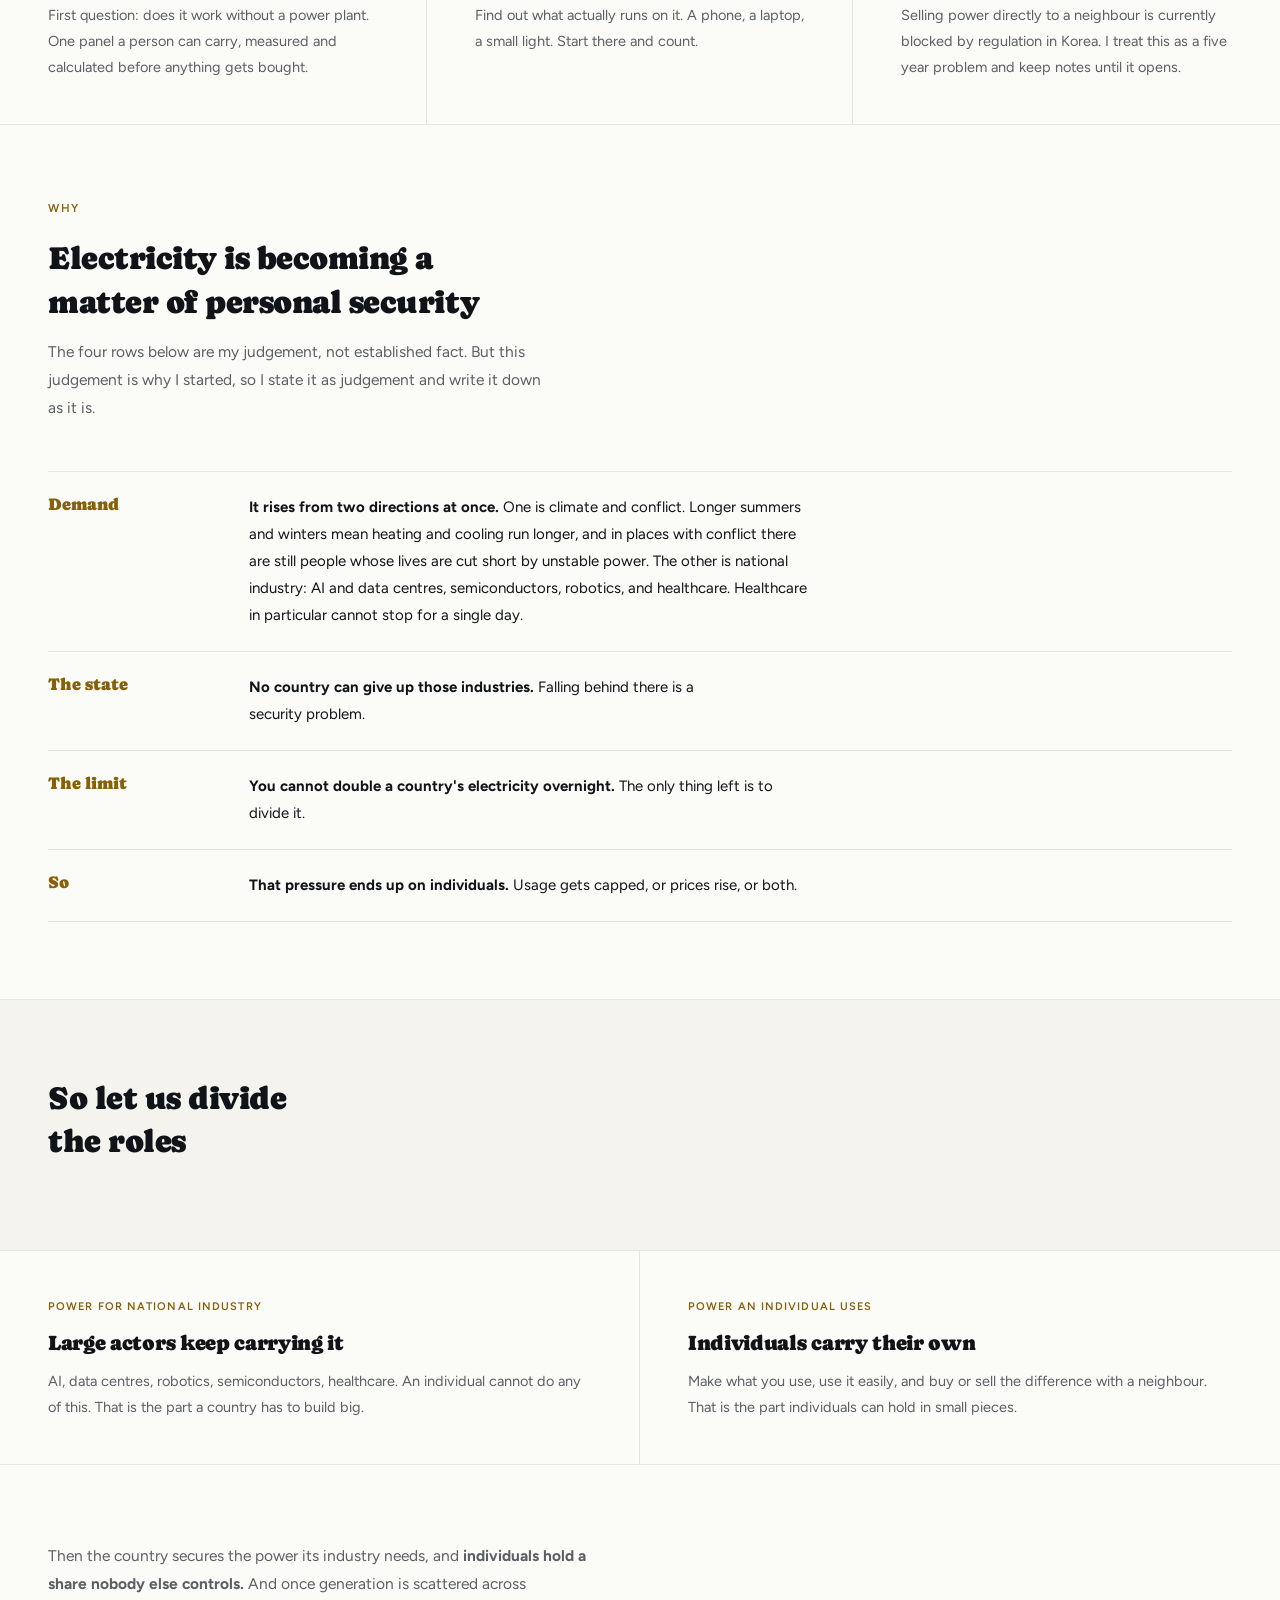
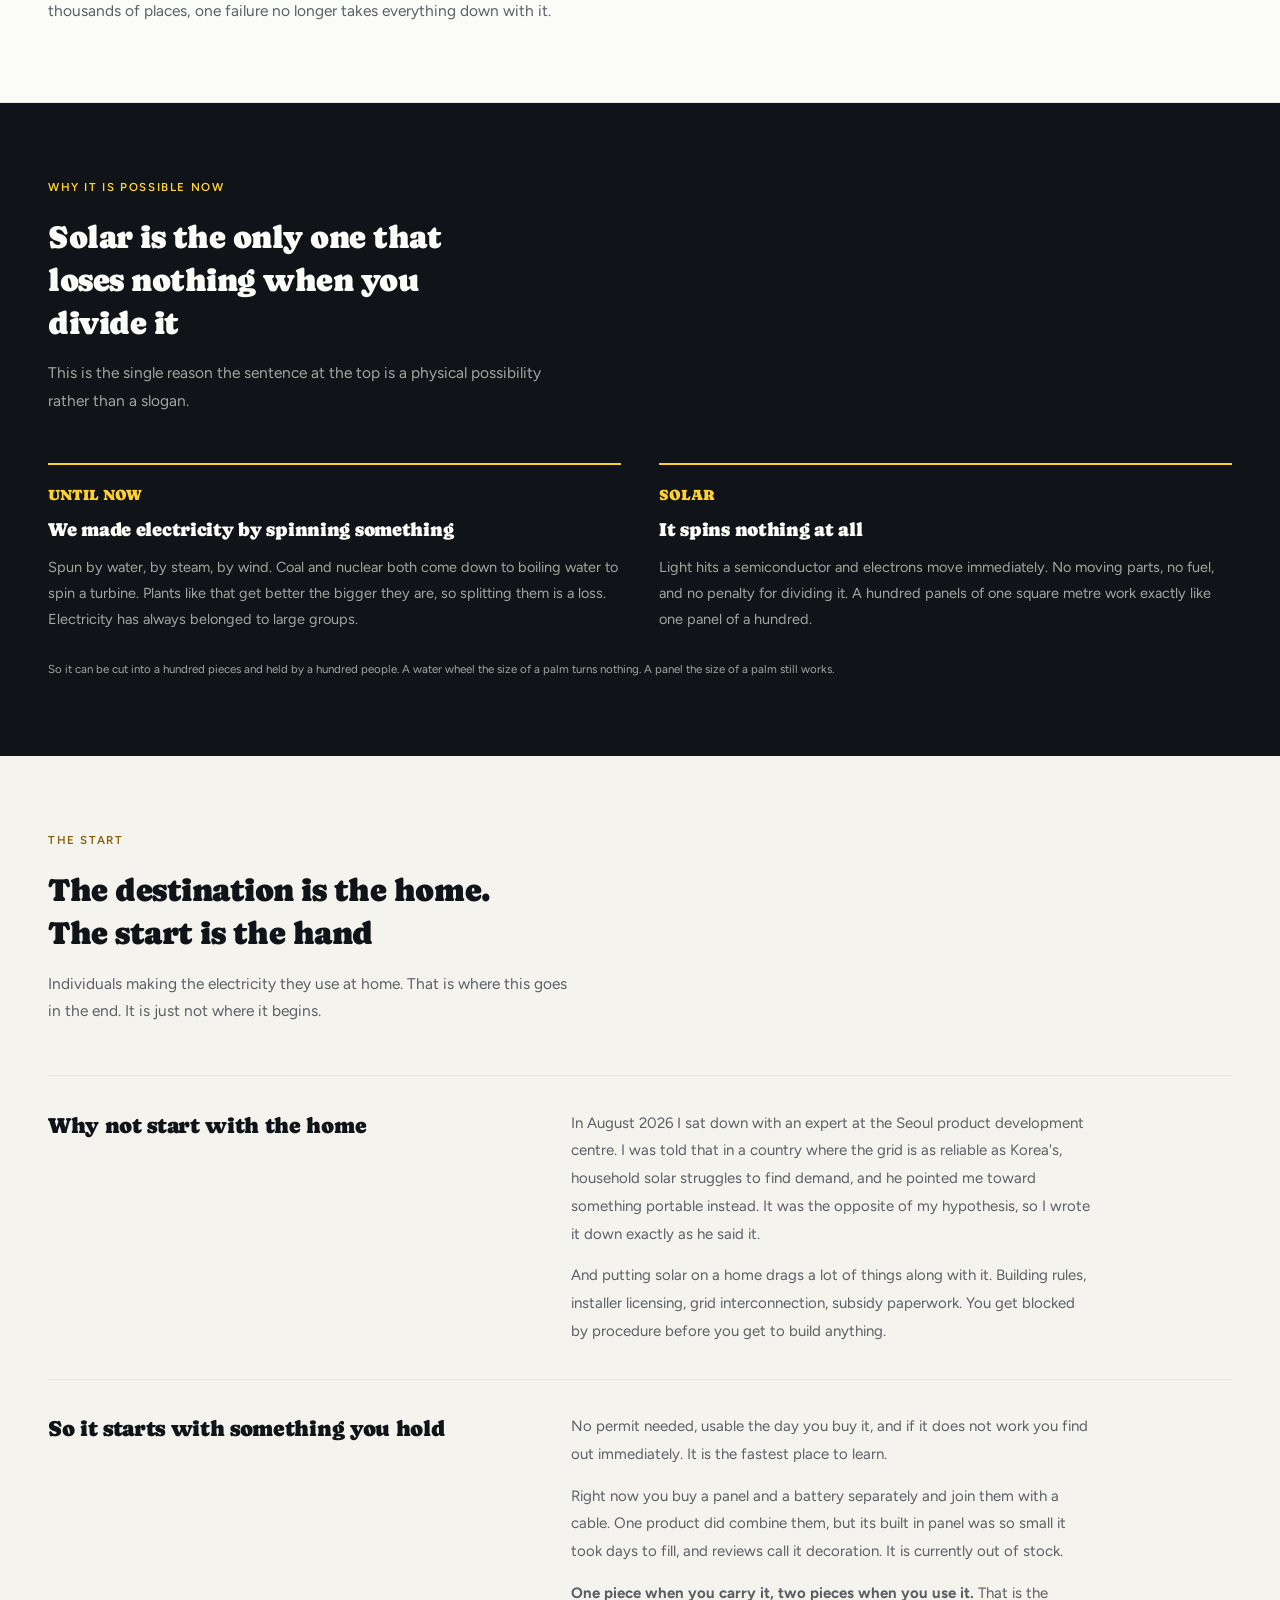
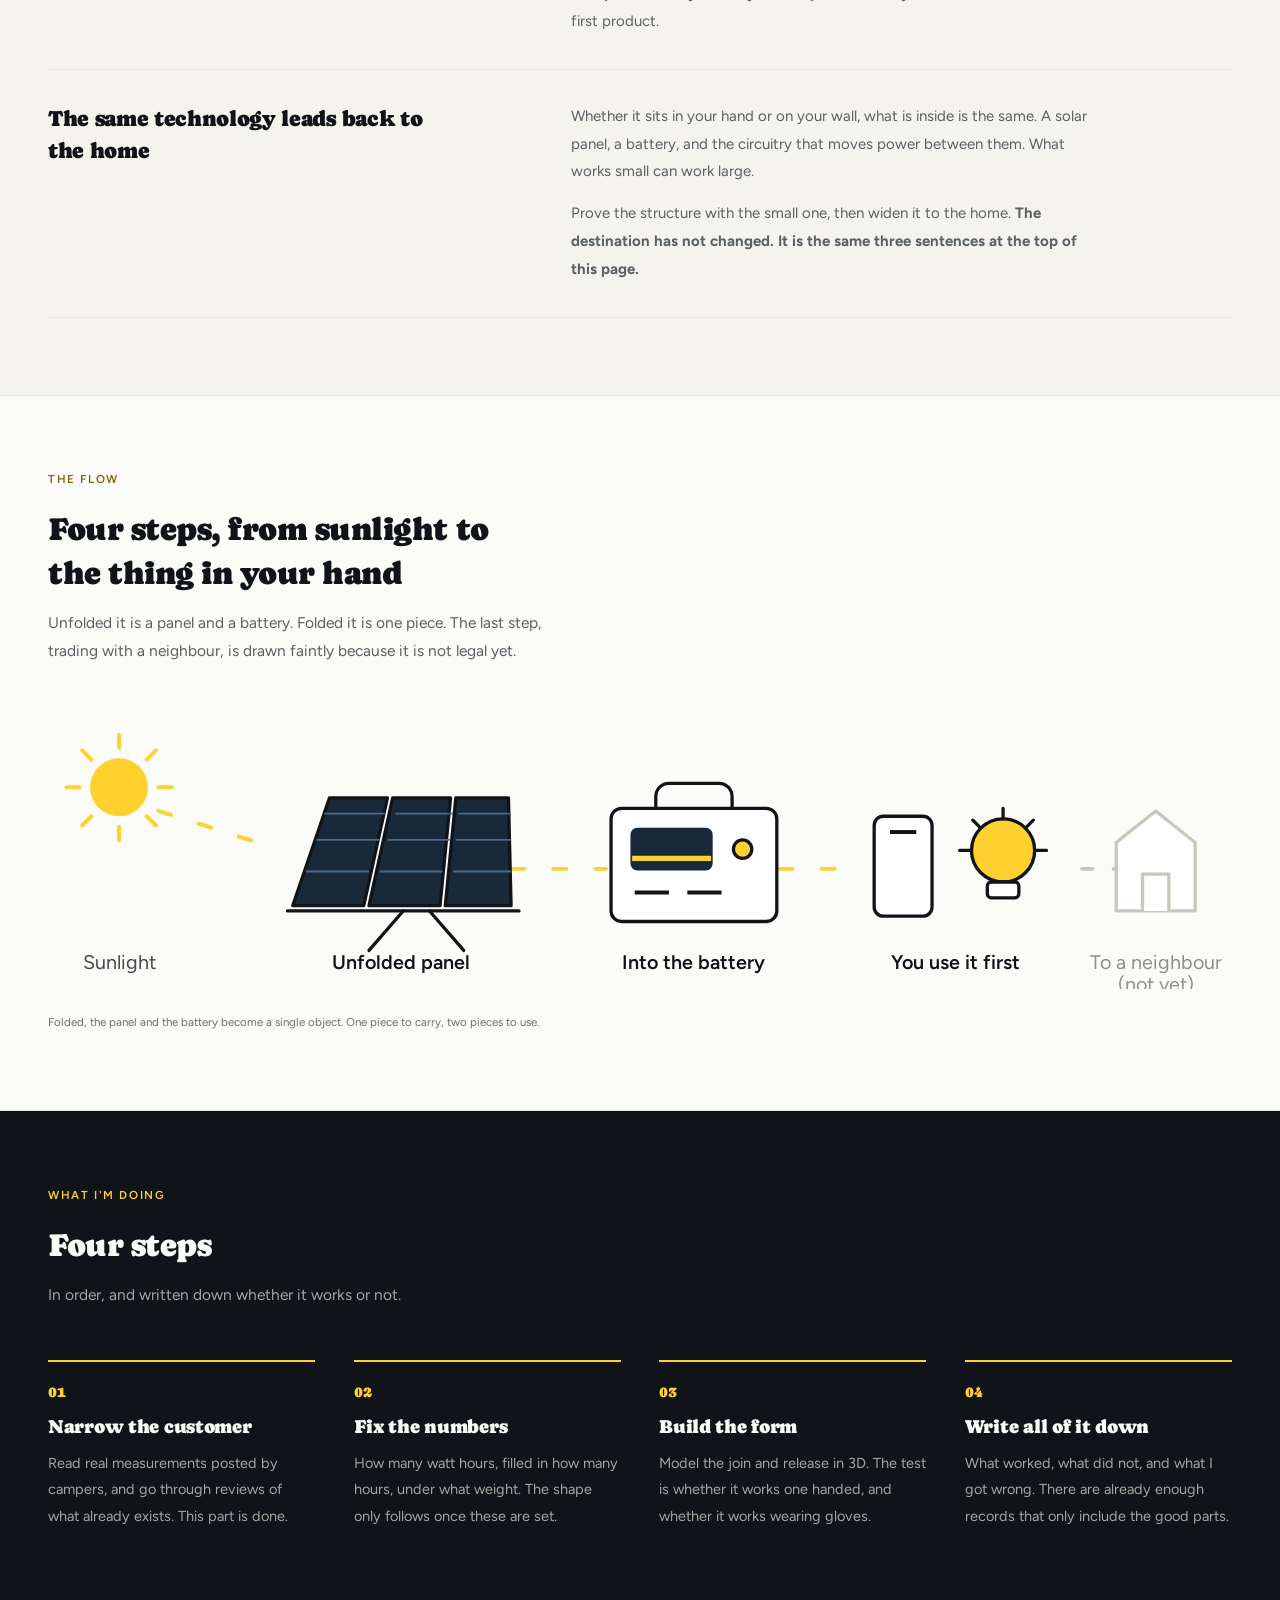
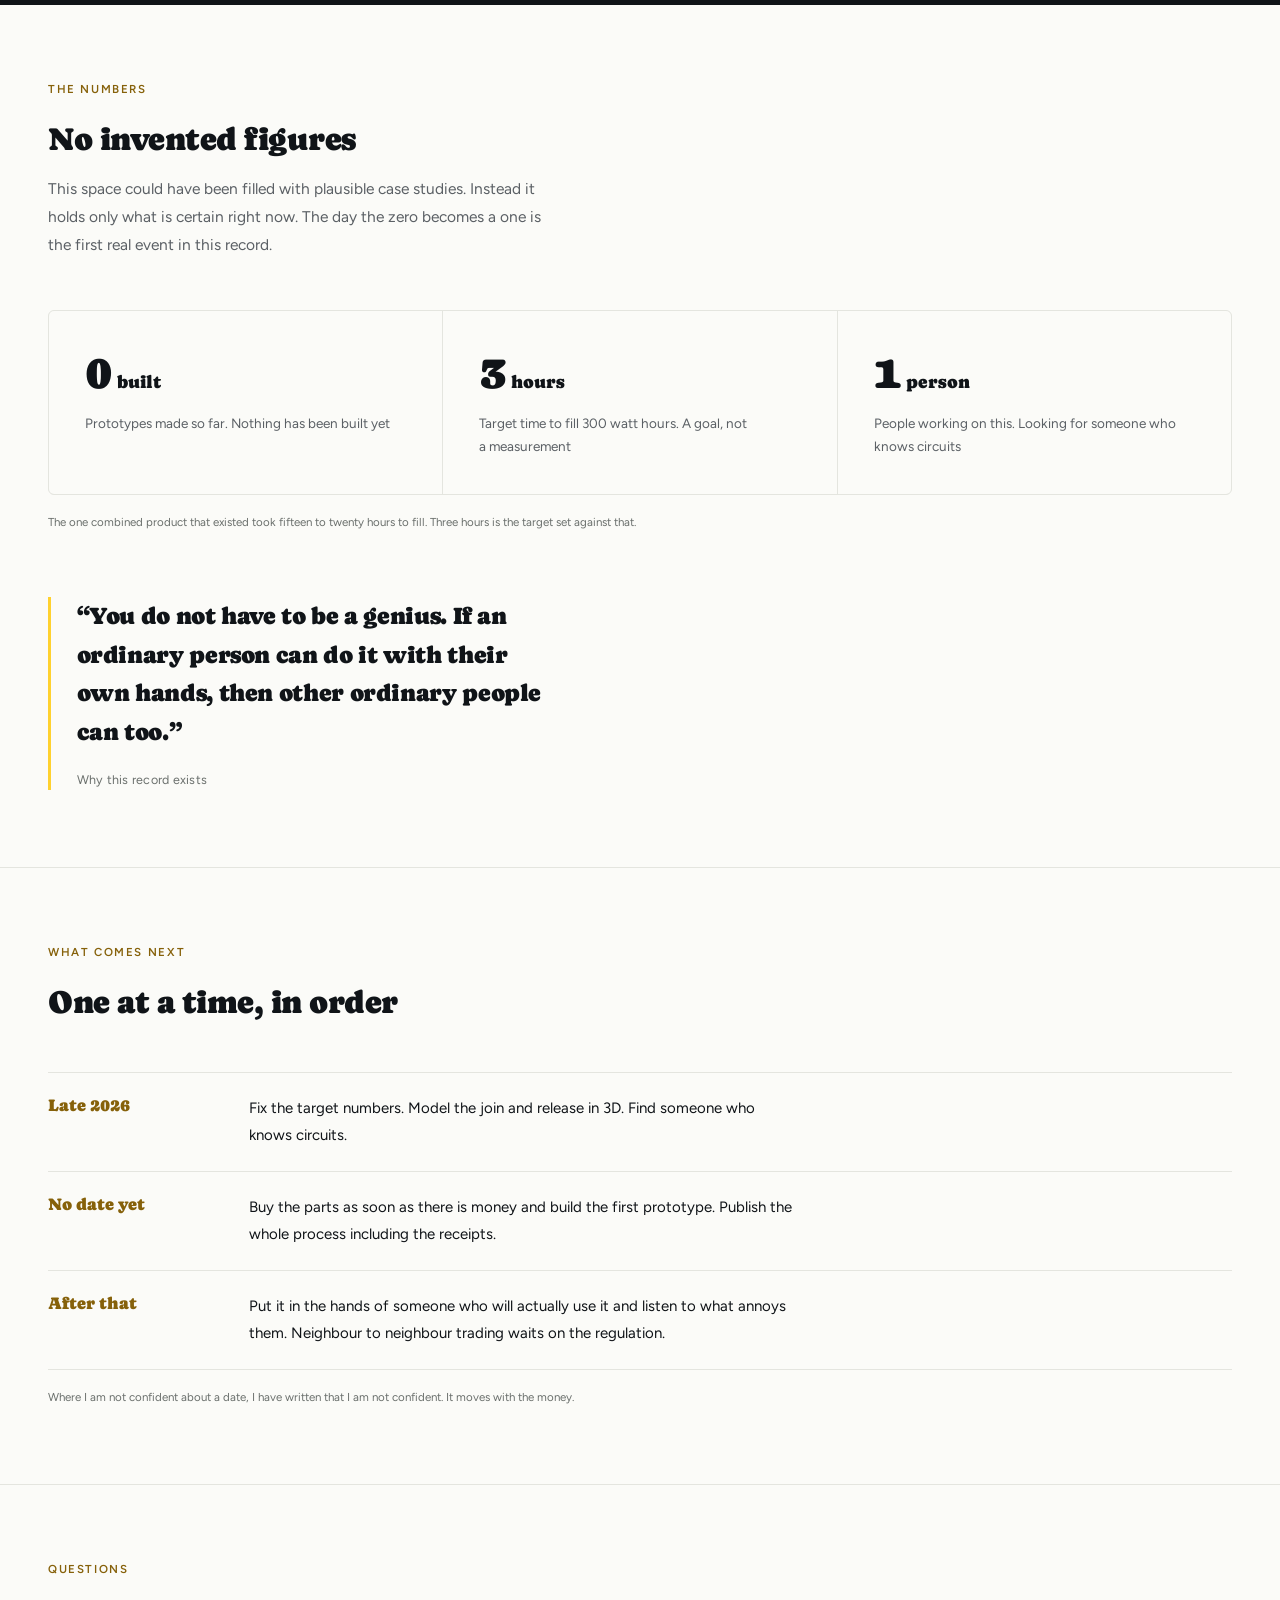
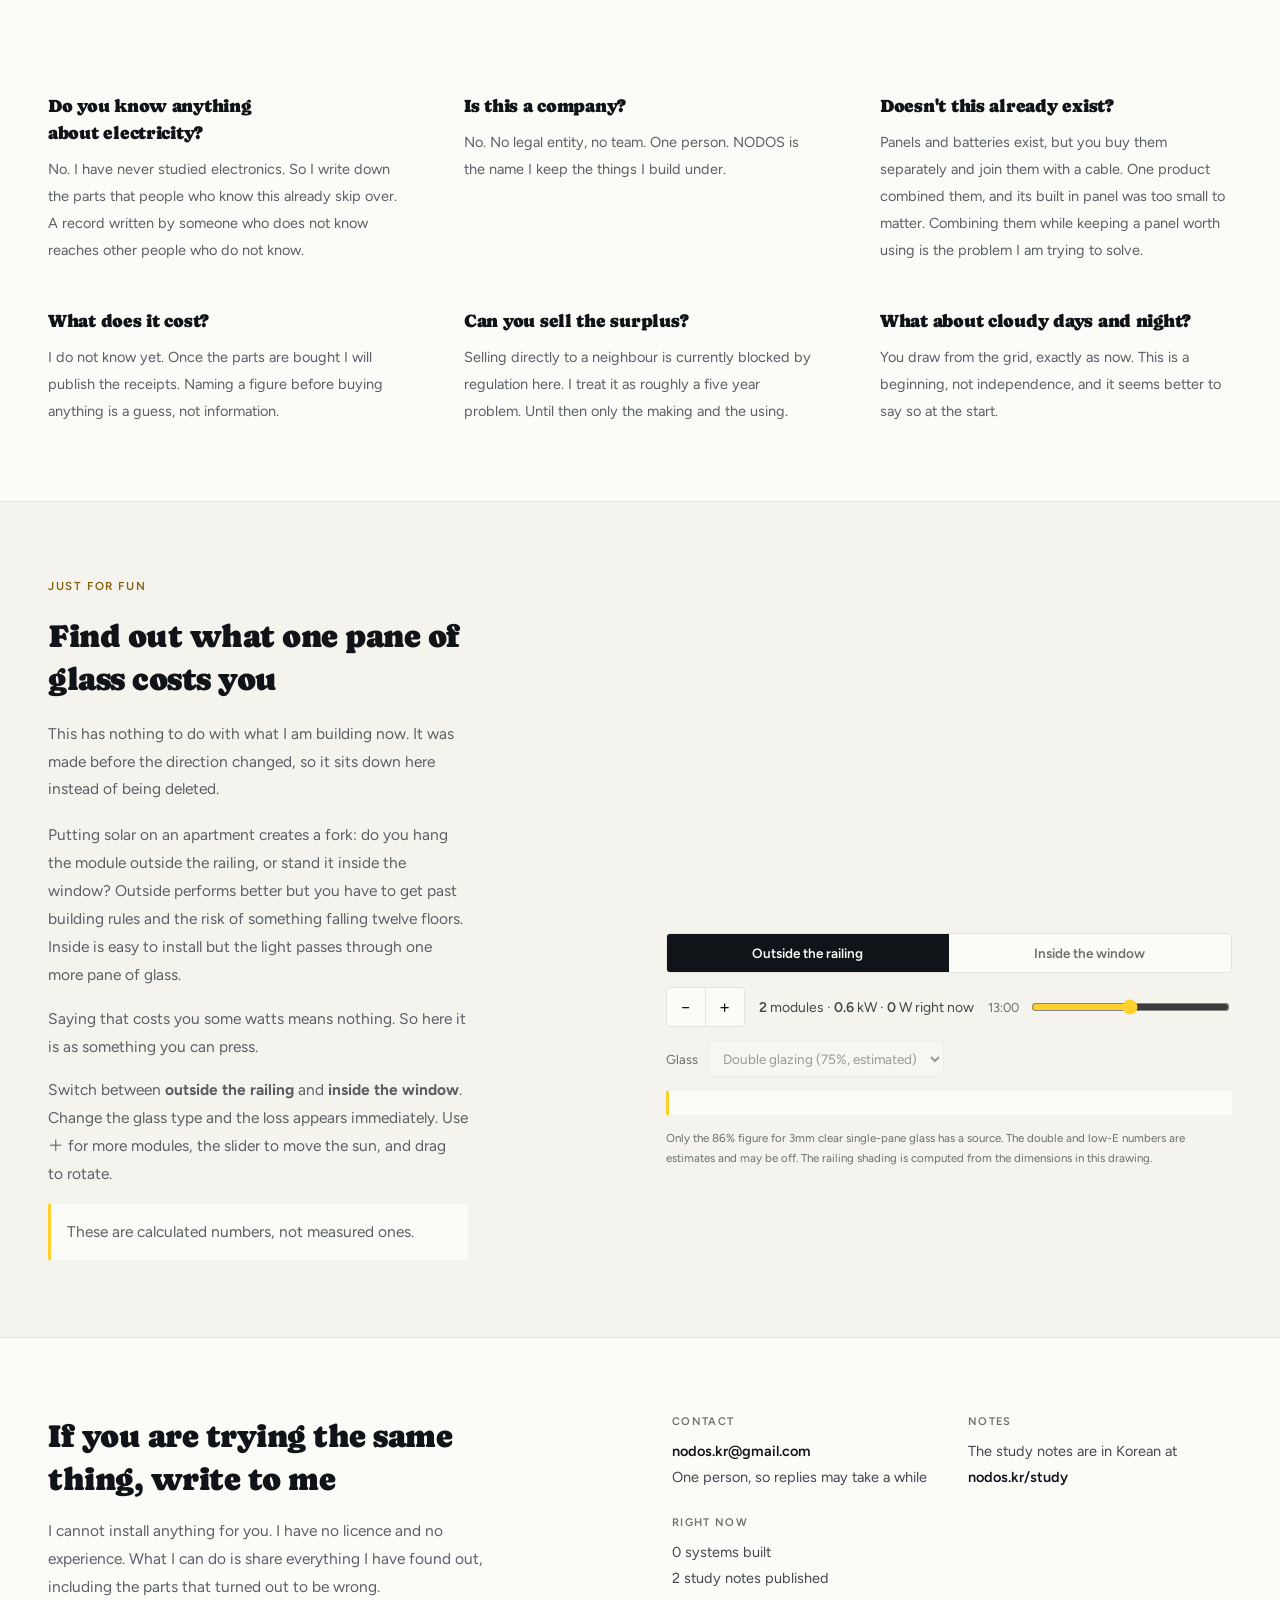
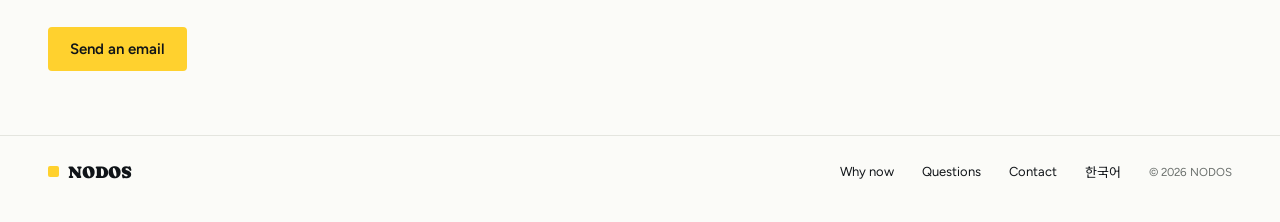
==== commit debb5fe8: "방향 정리: 가려는 곳은 집, 시작은 손 - 왜 이렇게 생각했나 섹션 추가 (수요/국가/한계/개인 사슬, 역할 나누기, 태양광이 왜 가능하게 했나) - 어디서 시작하나 섹션 추가." ====
--- a/en/index.html
+++ b/en/index.html
@@ -105,6 +105,7 @@
   .row{display:grid;grid-template-columns:minmax(0,5fr) minmax(0,7fr);gap:12px clamp(24px,4vw,64px);padding:clamp(22px,2.6vw,34px) 0;border-top:1px solid var(--line)}
   .row:last-child{border-bottom:1px solid var(--line)}
   .row h3{font-size:clamp(19px,1.7vw,24px);line-height:1.45}
+  .row .body{display:flex;flex-direction:column;gap:14px}
   .row p{font-size:15px;line-height:1.85;color:var(--ink-3);max-width:52ch}
 
   .dark{background:var(--dark);color:#f4f4f0}
@@ -154,8 +155,8 @@
 <nav>
   <div class="inner">
     <span class="logo"><span class="dot"></span>NODOS<span class="latin">ELECTRICITY</span></span>
-    <a href="#why">Why now</a>
-    <a href="#flow">The flow</a>
+    <a href="#why">Why</a>
+    <a href="#start">The start</a>
     <a href="#doing">What I'm doing</a>
     <a href="#numbers">Numbers</a>
     <a href="#faq">Questions</a>
@@ -183,14 +184,14 @@
   <div class="inner">
     <div>
       <p>That is a large sentence, so here is the small one underneath it.</p>
-      <p><strong>I am one person in Seoul with a south facing balcony.</strong> No company, no team, no product, no funding. I studied accounting, not engineering.</p>
-      <p>I am starting with the smallest version of the idea that I can actually touch, learning the physics from zero, and publishing all of it. Including the parts that do not work.</p>
+      <p><strong>I am one person in Seoul.</strong> No company, no team, no product, no funding. I did not study engineering.</p>
+      <p>I am starting with the smallest version of the idea that I can actually hold in my hand, learning the physics from zero, and publishing all of it. Including the parts that do not work.</p>
     </div>
     <div>
-      <p>Korea is a strange place to try this. The balcony solar programme collapsed in 2021. 68 companies took government subsidies, 14 of them shut down within three years, 11 within a single year. A national audit found companies that took the money and installed nothing at all. Seoul cancelled its subsidy in 2022 and has not brought it back.</p>
-      <p><strong>So the gap here is not technology or price. It is that nobody believes anyone.</strong> My bet is that one ordinary person showing the whole thing in public is worth more in that market than another company with a good looking website.</p>
+      <p>The first product folds a solar panel and a battery into one piece to carry, and separates easily into two to use. Nothing on the market does both.</p>
+      <p><strong>The bet is that one ordinary person building this in public, and showing the failures, is worth more than another company with a good looking website.</strong></p>
       <div class="btns">
-        <a href="#try" class="btn btn-dark">Try the 3D tool</a>
+        <a href="#start" class="btn btn-dark">Where this starts</a>
         <a href="#numbers" class="btn btn-line">See the numbers</a>
       </div>
     </div>
@@ -203,7 +204,7 @@
     <div data-tilt>
       <span class="num">01 / MAKE</span>
       <h3>Make it yourself</h3>
-      <p>First question: does it even work without a roof. One south facing balcony, measured and calculated before anything gets bought.</p>
+      <p>First question: does it work without a power plant. One panel a person can carry, measured and calculated before anything gets bought.</p>
     </div>
     <div data-tilt>
       <span class="num">02 / USE</span>
@@ -218,136 +219,190 @@
   </div>
 </div>
 
+<section id="why" class="band rule">
+  <div class="inner">
+    <span class="eyebrow" data-reveal>Why</span>
+    <h2 class="h2" data-reveal style="margin-bottom:14px;max-width:24ch">Electricity is becoming a matter of personal security</h2>
+    <p class="lede" data-reveal style="margin-bottom:clamp(34px,4vw,50px);max-width:50ch">The four rows below are my judgement, not established fact. But this judgement is why I started, so I state it as judgement and write it down as it is.</p>
+
+    <div class="stage-row" data-reveal>
+      <span class="when">Demand</span>
+      <p><b>It rises from two directions at once.</b> One is climate and conflict. Longer summers and winters mean heating and cooling run longer, and in places with conflict there are still people whose lives are cut short by unstable power. The other is national industry: AI and data centres, semiconductors, robotics, and healthcare. Healthcare in particular cannot stop for a single day.</p>
+    </div>
+    <div class="stage-row" data-reveal>
+      <span class="when">The state</span>
+      <p><b>No country can give up those industries.</b> Falling behind there is a security problem.</p>
+    </div>
+    <div class="stage-row" data-reveal>
+      <span class="when">The limit</span>
+      <p><b>You cannot double a country's electricity overnight.</b> The only thing left is to divide it.</p>
+    </div>
+    <div class="stage-row" data-reveal>
+      <span class="when">So</span>
+      <p><b>That pressure ends up on individuals.</b> Usage gets capped, or prices rise, or both.</p>
+    </div>
+  </div>
+</section>
+
+<section class="band-sm rule tint">
+  <div class="inner">
+    <h2 class="h2" data-reveal style="margin-bottom:10px;max-width:20ch">So let us divide the roles</h2>
+  </div>
+</section>
+<div class="rule">
+  <div class="three" data-reveal-group style="grid-template-columns:repeat(auto-fit,minmax(300px,1fr))">
+    <div data-tilt>
+      <span class="num">POWER FOR NATIONAL INDUSTRY</span>
+      <h3>Large actors keep carrying it</h3>
+      <p>AI, data centres, robotics, semiconductors, healthcare. An individual cannot do any of this. That is the part a country has to build big.</p>
+    </div>
+    <div data-tilt>
+      <span class="num">POWER AN INDIVIDUAL USES</span>
+      <h3>Individuals carry their own</h3>
+      <p>Make what you use, use it easily, and buy or sell the difference with a neighbour. That is the part individuals can hold in small pieces.</p>
+    </div>
+  </div>
+</div>
+<section class="band-sm rule">
+  <div class="inner">
+    <p class="lede" data-reveal style="max-width:54ch">Then the country secures the power its industry needs, and <b>individuals hold a share nobody else controls.</b> And once generation is scattered across thousands of places, one failure no longer takes everything down with it.</p>
+  </div>
+</section>
+
+<section class="dark band">
+  <div class="inner">
+    <span class="eyebrow" data-reveal>Why it is possible now</span>
+    <h2 class="h2" data-reveal style="margin-bottom:14px;max-width:24ch">Solar is the only one that loses nothing when you divide it</h2>
+    <p class="lede" data-reveal style="margin-bottom:clamp(34px,4vw,48px);max-width:50ch">This is the single reason the sentence at the top is a physical possibility rather than a slogan.</p>
+    <div class="steps" data-reveal-group style="grid-template-columns:repeat(auto-fit,minmax(280px,1fr))">
+      <div data-tilt>
+        <span class="num">UNTIL NOW</span>
+        <h4>We made electricity by spinning something</h4>
+        <p>Spun by water, by steam, by wind. Coal and nuclear both come down to boiling water to spin a turbine. Plants like that get better the bigger they are, so splitting them is a loss. Electricity has always belonged to large groups.</p>
+      </div>
+      <div data-tilt>
+        <span class="num">SOLAR</span>
+        <h4>It spins nothing at all</h4>
+        <p>Light hits a semiconductor and electrons move immediately. No moving parts, no fuel, and no penalty for dividing it. A hundred panels of one square metre work exactly like one panel of a hundred.</p>
+      </div>
+    </div>
+    <p class="note" style="margin-top:28px;color:var(--on-dark-2)">So it can be cut into a hundred pieces and held by a hundred people. A water wheel the size of a palm turns nothing. A panel the size of a palm still works.</p>
+  </div>
+</section>
+
+<section id="start" class="band rule tint">
+  <div class="inner">
+    <span class="eyebrow" data-reveal>The start</span>
+    <h2 class="h2" data-reveal style="margin-bottom:14px;max-width:24ch">The destination is the home. The start is the hand</h2>
+    <p class="lede" data-reveal style="margin-bottom:clamp(34px,4vw,50px);max-width:52ch">Individuals making the electricity they use at home. That is where this goes in the end. It is just not where it begins.</p>
+
+    <div class="row" data-reveal>
+      <h3>Why not start with the home</h3>
+      <div class="body">
+        <p>In August 2026 I sat down with an expert at the Seoul product development centre. I was told that in a country where the grid is as reliable as Korea's, household solar struggles to find demand, and he pointed me toward something portable instead. It was the opposite of my hypothesis, so I wrote it down exactly as he said it.</p>
+        <p>And putting solar on a home drags a lot of things along with it. Building rules, installer licensing, grid interconnection, subsidy paperwork. You get blocked by procedure before you get to build anything.</p>
+      </div>
+    </div>
+
+    <div class="row" data-reveal>
+      <h3>So it starts with something you hold</h3>
+      <div class="body">
+        <p>No permit needed, usable the day you buy it, and if it does not work you find out immediately. It is the fastest place to learn.</p>
+        <p>Right now you buy a panel and a battery separately and join them with a cable. One product did combine them, but its built in panel was so small it took days to fill, and reviews call it decoration. It is currently out of stock.</p>
+        <p><b>One piece when you carry it, two pieces when you use it.</b> That is the first product.</p>
+      </div>
+    </div>
+
+    <div class="row" data-reveal>
+      <h3>The same technology leads back to the home</h3>
+      <div class="body">
+        <p>Whether it sits in your hand or on your wall, what is inside is the same. A solar panel, a battery, and the circuitry that moves power between them. What works small can work large.</p>
+        <p>Prove the structure with the small one, then widen it to the home. <b>The destination has not changed. It is the same three sentences at the top of this page.</b></p>
+      </div>
+    </div>
+  </div>
+</section>
+
 <section id="flow" class="band-sm rule">
   <div class="inner">
     <span class="eyebrow" data-reveal>The flow</span>
-    <h2 class="h2" data-reveal style="margin-bottom:14px;max-width:26ch">From sunlight to the flat next door</h2>
-    <p class="lede" data-reveal style="margin-bottom:clamp(30px,3.6vw,48px);max-width:48ch">Power made on a balcony is used in that home first. Only the surplus moves on. The third step is drawn here but is not legal yet.</p>
+    <h2 class="h2" data-reveal style="margin-bottom:14px;max-width:26ch">Four steps, from sunlight to the thing in your hand</h2>
+    <p class="lede" data-reveal style="margin-bottom:clamp(30px,3.6vw,48px);max-width:50ch">Unfolded it is a panel and a battery. Folded it is one piece. The last step, trading with a neighbour, is drawn faintly because it is not legal yet.</p>
     <div class="flow-scroll" data-reveal>
-      <svg viewBox="0 0 900 212" role="img" aria-label="Sunlight reaches a solar module on an apartment balcony, the household uses it first, and any surplus flows to a neighbouring flat">
+      <svg viewBox="0 0 900 212" role="img" aria-label="Sunlight reaches an unfolded solar panel, the power is stored in a battery, used by devices, and any surplus flows to a neighbour">
         <g class="flow-dash" stroke="#ffd12e" stroke-width="3" fill="none" stroke-linecap="round" stroke-dasharray="10 22">
-          <path d="M100 74L232 98" /><path d="M468 112h146" />
-        </g>
-        <circle cx="72" cy="58" r="24" fill="#ffd12e" />
+          <path d="M84 76L172 104" /><path d="M352 120h72" /><path d="M556 120h64" />
+        </g>
+        <g stroke="#c9c6bb" stroke-width="3" fill="none" stroke-linecap="round" stroke-dasharray="8 16"><path d="M786 120h74" /></g>
+        <circle cx="54" cy="58" r="22" fill="#ffd12e" />
         <g stroke="#ffd12e" stroke-width="3" stroke-linecap="round" fill="none">
-          <path d="M72 16v10M72 90v10M30 58h10M104 58h10M43 29l7 7M94 80l7 7M101 29l-7 7M50 80l-7 7" />
+          <path d="M54 18v10M54 88v10M14 58h10M84 58h10M26 30l7 7M75 80l7 7M82 30l-7 7M33 80l-7 7" />
+        </g>
+        <g stroke="#101418" stroke-width="2.5" stroke-linejoin="round" fill="#18293a">
+          <path d="M186 148L214 66l44 0-18 82z" /><path d="M244 148L262 66l44 0-8 82z" /><path d="M302 148L310 66l40 0 2 82z" />
+        </g>
+        <g stroke="#4b6a86" stroke-width="1.4" fill="none">
+          <path d="M196 122h48M204 98h48M210 78h46" /><path d="M252 122h48M258 98h48M264 78h44" /><path d="M308 122h44M310 98h42M312 78h40" />
+        </g>
+        <g stroke="#101418" stroke-width="2.5" stroke-linecap="round">
+          <path d="M182 152h176" /><path d="M270 152l-26 30M290 152l26 30" />
         </g>
         <g stroke="#101418" stroke-width="2.5" stroke-linejoin="round">
-          <rect x="240" y="44" width="220" height="132" fill="#ffffff" />
-          <rect x="252" y="50" width="196" height="28" fill="#c9d6d8" stroke-width="1.5" />
-          <rect x="252" y="116" width="196" height="28" fill="#c9d6d8" stroke-width="1.5" />
-          <rect x="254" y="80" width="192" height="24" fill="#f2f0e9" stroke-width="2" />
-          <rect x="254" y="146" width="192" height="24" fill="#f0efe8" stroke-width="2" />
-          <g stroke="#a9aca6" stroke-width="1.5">
-            <path d="M286 82v20M318 82v20M350 82v20M382 82v20M414 82v20" />
-            <path d="M286 148v20M318 148v20M350 148v20M382 148v20M414 148v20" />
-          </g>
-          <path d="M240 106h220M240 172h220" stroke-width="3" />
-          <rect x="292" y="88" width="116" height="16" fill="#18293a" stroke="#18293a" />
-          <path d="M292 88h116" stroke="#ffd12e" stroke-width="3" />
-          <path d="M310 104v9M390 104v9" stroke-width="2.5" />
+          <rect x="428" y="74" width="126" height="86" rx="8" fill="#ffffff" />
+          <path d="M462 74v-9a10 10 0 0 1 10-10h38a10 10 0 0 1 10 10v9" fill="none" />
+          <rect x="444" y="90" width="60" height="30" rx="4" fill="#18293a" stroke="#18293a" />
+          <path d="M444 112h60" stroke="#ffd12e" stroke-width="4" />
+          <circle cx="528" cy="105" r="7" fill="#ffd12e" />
+          <path d="M446 138h26M486 138h26" stroke-width="3" />
         </g>
         <g stroke="#101418" stroke-width="2.5" stroke-linejoin="round">
-          <rect x="620" y="44" width="220" height="132" fill="#ffffff" />
-          <rect x="632" y="50" width="196" height="28" fill="#e6e4dc" stroke-width="1.5" />
-          <rect x="632" y="116" width="196" height="28" fill="#e6e4dc" stroke-width="1.5" />
-          <rect x="634" y="80" width="192" height="24" fill="#f0efe8" stroke-width="2" />
-          <rect x="634" y="146" width="192" height="24" fill="#f0efe8" stroke-width="2" />
-          <g stroke="#a9aca6" stroke-width="1.5">
-            <path d="M666 82v20M698 82v20M730 82v20M762 82v20M794 82v20" />
-            <path d="M666 148v20M698 148v20M730 148v20M762 148v20M794 148v20" />
-          </g>
-          <path d="M620 106h220M620 172h220" stroke-width="3" />
-        </g>
-        <g font-family="Figtree, sans-serif" font-size="15" fill="#43484d">
-          <text x="72" y="200" text-anchor="middle">Sunlight</text>
-          <text x="350" y="200" text-anchor="middle" fill="#101418" font-weight="600">Our balcony, used here first</text>
-          <text x="730" y="200" text-anchor="middle">Surplus to a neighbour (not yet legal)</text>
+          <rect x="628" y="80" width="44" height="76" rx="7" fill="#ffffff" />
+          <path d="M640 92h20" stroke-width="3" />
+          <circle cx="726" cy="106" r="24" fill="#ffd12e" />
+          <path d="M726 82v-8M702 106h-9M750 106h9M709 89l-6-6M743 89l6-6" fill="none" stroke-width="2.5" stroke-linecap="round" />
+          <rect x="714" y="130" width="24" height="12" rx="3" fill="#ffffff" />
+        </g>
+        <g stroke="#c9c6bb" stroke-width="2.5" stroke-linejoin="round" fill="#ffffff">
+          <path d="M812 152v-52l30-24 30 24v52z" /><path d="M832 152v-28h20v28" />
+        </g>
+        <g font-family="Figtree, 'Noto Sans KR', sans-serif" font-size="15" fill="#43484d">
+          <text x="54" y="196" text-anchor="middle">Sunlight</text>
+          <text x="268" y="196" text-anchor="middle" fill="#101418" font-weight="600">Unfolded panel</text>
+          <text x="491" y="196" text-anchor="middle" fill="#101418" font-weight="600">Into the battery</text>
+          <text x="690" y="196" text-anchor="middle" fill="#101418" font-weight="600">You use it first</text>
+          <text x="842" y="196" text-anchor="middle" fill="#8d8f8a">To a neighbour<tspan x="842" dy="17">(not yet)</tspan></text>
         </g>
       </svg>
     </div>
-  </div>
-</section>
-
-<section id="try" class="band-sm rule tint">
-  <div class="inner">
-    <div class="try">
-      <div>
-        <span class="eyebrow" data-reveal>Try it</span>
-        <h2 class="h2" data-reveal style="margin-bottom:14px;max-width:22ch">Find out what one pane of glass costs you</h2>
-        <p data-reveal>Most people in Seoul live in apartments, so the starting point is not a roof. It is a balcony. And that creates a fork: do you hang the module outside the railing, or stand it inside the window?</p>
-        <p data-reveal>Outside performs better but you have to get past building rules and the risk of something falling twelve floors. Inside is easy to install but the light passes through one more pane of glass. Saying that costs you some watts means nothing. So here it is as something you can press.</p>
-        <p data-reveal>Switch between <b>outside the railing</b> and <b>inside the window</b>. Change the glass type and the loss appears immediately. Use ＋ for more modules, the slider to move the sun, and drag to rotate.</p>
-        <p class="caveat" data-reveal>I chose inside the window for my own flat, so the lower number is the one I will actually live with. This is a calculation, not a measurement. Once something is physically installed I will replace these numbers with measured ones.</p>
-      </div>
-      <div class="viewer-wrap" data-reveal>
-        <balcony-viewer lang="en" style="width:100%"></balcony-viewer>
-      </div>
-    </div>
-  </div>
-</section>
-
-<figure class="photo">
-  <div class="photo-pair">
-    <div class="shot">
-      <img src="../img/roof.jpg" alt="A detached house with solar modules covering the whole roof" loading="lazy" width="1400" height="933">
-      <p class="cap"><b>With a roof</b> you get space, you can lay the panels flat, and you can set the angle.</p>
-    </div>
-    <div class="shot">
-      <img src="../img/balcony.jpg" alt="Solar modules hung on the outside of several apartment balcony railings" loading="lazy" width="1400" height="933">
-      <p class="cap"><b>In an apartment</b> you get one railing and one or two modules, standing upright because they cannot be laid flat.</p>
-    </div>
-  </div>
-  <figcaption>Both are reference photographs.</figcaption>
-</figure>
-
-<section id="why" class="band rule">
-  <div class="inner">
-    <span class="eyebrow" data-reveal>Why now</span>
-    <h2 class="h2" data-reveal style="margin-bottom:clamp(36px,4vw,56px);max-width:26ch">The reasons to wait are disappearing one by one</h2>
-
-    <div class="row" data-reveal>
-      <h3>The machines are ready. What is left is paperwork</h3>
-      <p>Panels, inverters and meters are things an individual can now handle. What actually stops people is not knowing what to file, where, and in what order. That is the part I am walking into myself so I can write the sequence down.</p>
-    </div>
-
-    <div class="row" data-reveal>
-      <h3>The country reopened it. Seoul has not</h3>
-      <p>Seoul announced the end of its balcony solar subsidy in September 2021 and stopped it from 2022. It has never returned. In April 2026 a national programme for household balcony solar was added in a supplementary budget, aiming at 100,000 homes. Whether an individual in Seoul can apply to it is something I have not been able to confirm from the original notice yet. When I confirm it, it goes up here with the source.</p>
-    </div>
-
-    <div class="row" data-reveal>
-      <h3>Standing on the selling side changes what you see</h3>
-      <p>Someone who can make electricity stands somewhere different from someone who can only buy it. It is less an argument about bills than about who decides.</p>
-    </div>
+    <p class="note" style="margin-top:18px">Folded, the panel and the battery become a single object. One piece to carry, two pieces to use.</p>
   </div>
 </section>
 
 <section id="doing" class="dark band">
   <div class="inner">
-    <span class="eyebrow" data-reveal>What I am doing</span>
-    <h2 class="h2" data-reveal style="margin-bottom:14px;max-width:26ch">Four steps, starting from one balcony</h2>
+    <span class="eyebrow" data-reveal>What I'm doing</span>
+    <h2 class="h2" data-reveal style="margin-bottom:14px;max-width:26ch">Four steps</h2>
     <p class="lede" data-reveal style="margin-bottom:clamp(36px,4vw,56px);max-width:48ch">In order, and written down whether it works or not.</p>
     <div class="steps" data-reveal-group>
       <div data-tilt>
         <span class="num">01</span>
-        <h4>Measure the balcony</h4>
-        <p>South facing. Direct sun from 12:00 to 15:00. The panel goes inside the window. This part is confirmed.</p>
+        <h4>Narrow the customer</h4>
+        <p>Read real measurements posted by campers, and go through reviews of what already exists. This part is done.</p>
       </div>
       <div data-tilt>
         <span class="num">02</span>
-        <h4>Calculate the output</h4>
-        <p>How many watt hours a day, and what one pane of glass takes away. No number goes up without a source.</p>
+        <h4>Fix the numbers</h4>
+        <p>How many watt hours, filled in how many hours, under what weight. The shape only follows once these are set.</p>
       </div>
       <div data-tilt>
         <span class="num">03</span>
-        <h4>Build it</h4>
-        <p>Buy a power station and a panel and install them myself. There is no money yet, so there is no date.</p>
+        <h4>Build the form</h4>
+        <p>Model the join and release in 3D. The test is whether it works one handed, and whether it works wearing gloves.</p>
       </div>
       <div data-tilt>
         <span class="num">04</span>
         <h4>Write all of it down</h4>
-        <p>What worked, what did not, and what I got wrong. There are already enough records in this market that only mention the good parts.</p>
+        <p>What worked, what did not, and what I got wrong. There are already enough records that only include the good parts.</p>
       </div>
     </div>
   </div>
@@ -361,19 +416,19 @@
 
     <div class="stats" data-reveal-group>
       <div data-tilt>
-        <p class="stat"><span data-count="0.9" data-decimals="1">0.9</span><span class="unit"> kW</span></p>
-        <p>Rated capacity of three 300W modules. The maximum in the drawing above. A calculated figure</p>
+        <p class="stat"><span data-count="0" data-decimals="0">0</span><span class="unit"> built</span></p>
+        <p>Prototypes made so far. Nothing has been built yet</p>
       </div>
       <div data-tilt>
         <p class="stat"><span data-count="3" data-decimals="0">3</span><span class="unit"> hours</span></p>
-        <p>Direct sun on this balcony, 12:00 to 15:00. Observed, not estimated</p>
-      </div>
-      <div data-tilt>
-        <p class="stat"><span data-count="0" data-decimals="0">0</span><span class="unit"> installed</span></p>
-        <p>Systems actually built so far. Nothing has been made yet</p>
-      </div>
-    </div>
-    <p class="note">These are real values, not placeholders. They get corrected the moment they change.</p>
+        <p>Target time to fill 300 watt hours. A goal, not a measurement</p>
+      </div>
+      <div data-tilt>
+        <p class="stat"><span data-count="1" data-decimals="0">1</span><span class="unit"> person</span></p>
+        <p>People working on this. Looking for someone who knows circuits</p>
+      </div>
+    </div>
+    <p class="note">The one combined product that existed took fifteen to twenty hours to fill. Three hours is the target set against that.</p>
 
     <blockquote data-reveal>“You do not have to be a genius. If an ordinary person can do it with their own hands, then other ordinary people can too.”<span class="who">Why this record exists</span></blockquote>
   </div>
@@ -386,15 +441,15 @@
 
     <div class="stage-row" data-reveal>
       <span class="when">Late 2026</span>
-      <p>Turn the balcony output into a number. Narrow the parts down to one choice. Publish the first write up.</p>
+      <p>Fix the target numbers. Model the join and release in 3D. Find someone who knows circuits.</p>
     </div>
     <div class="stage-row" data-reveal>
       <span class="when">No date yet</span>
-      <p>Buy the parts as soon as there is money and build the first system. Publish the whole process including the receipts.</p>
+      <p>Buy the parts as soon as there is money and build the first prototype. Publish the whole process including the receipts.</p>
     </div>
     <div class="stage-row" data-reveal>
       <span class="when">After that</span>
-      <p>If somebody wants to build the same thing, build it with them. Neighbour to neighbour trading waits on the regulation.</p>
+      <p>Put it in the hands of someone who will actually use it and listen to what annoys them. Neighbour to neighbour trading waits on the regulation.</p>
     </div>
 
     <p class="note">Where I am not confident about a date, I have written that I am not confident. It moves with the money.</p>
@@ -415,8 +470,8 @@
         <p>No. No legal entity, no team. One person. NODOS is the name I keep the things I build under.</p>
       </div>
       <div>
-        <h4>Does this work without a roof?</h4>
-        <p>I do not have a roof either. One south facing balcony is the starting point, which is exactly why this should be useful to people living in apartments.</p>
+        <h4>Doesn't this already exist?</h4>
+        <p>Panels and batteries exist, but you buy them separately and join them with a cable. One product combined them, and its built in panel was too small to matter. Combining them while keeping a panel worth using is the problem I am trying to solve.</p>
       </div>
       <div>
         <h4>What does it cost?</h4>
@@ -429,6 +484,25 @@
       <div>
         <h4>What about cloudy days and night?</h4>
         <p>You draw from the grid, exactly as now. This is a beginning, not independence, and it seems better to say so at the start.</p>
+      </div>
+    </div>
+  </div>
+</section>
+
+<section id="game" class="band rule tint">
+  <div class="inner">
+    <div class="try">
+      <div>
+        <span class="eyebrow" data-reveal>Just for fun</span>
+        <h2 class="h2" data-reveal style="margin-bottom:14px;max-width:24ch">Find out what one pane of glass costs you</h2>
+        <p class="note" data-reveal style="margin-bottom:18px">This has nothing to do with what I am building now. It was made before the direction changed, so it sits down here instead of being deleted.</p>
+        <p data-reveal>Putting solar on an apartment creates a fork: do you hang the module outside the railing, or stand it inside the window? Outside performs better but you have to get past building rules and the risk of something falling twelve floors. Inside is easy to install but the light passes through one more pane of glass.</p>
+        <p data-reveal>Saying that costs you some watts means nothing. So here it is as something you can press.</p>
+        <p data-reveal>Switch between <b>outside the railing</b> and <b>inside the window</b>. Change the glass type and the loss appears immediately. Use ＋ for more modules, the slider to move the sun, and drag to rotate.</p>
+        <p class="caveat" data-reveal>These are calculated numbers, not measured ones.</p>
+      </div>
+      <div class="viewer-wrap" data-reveal>
+        <balcony-viewer lang="en" style="width:100%"></balcony-viewer>
       </div>
     </div>
   </div>
